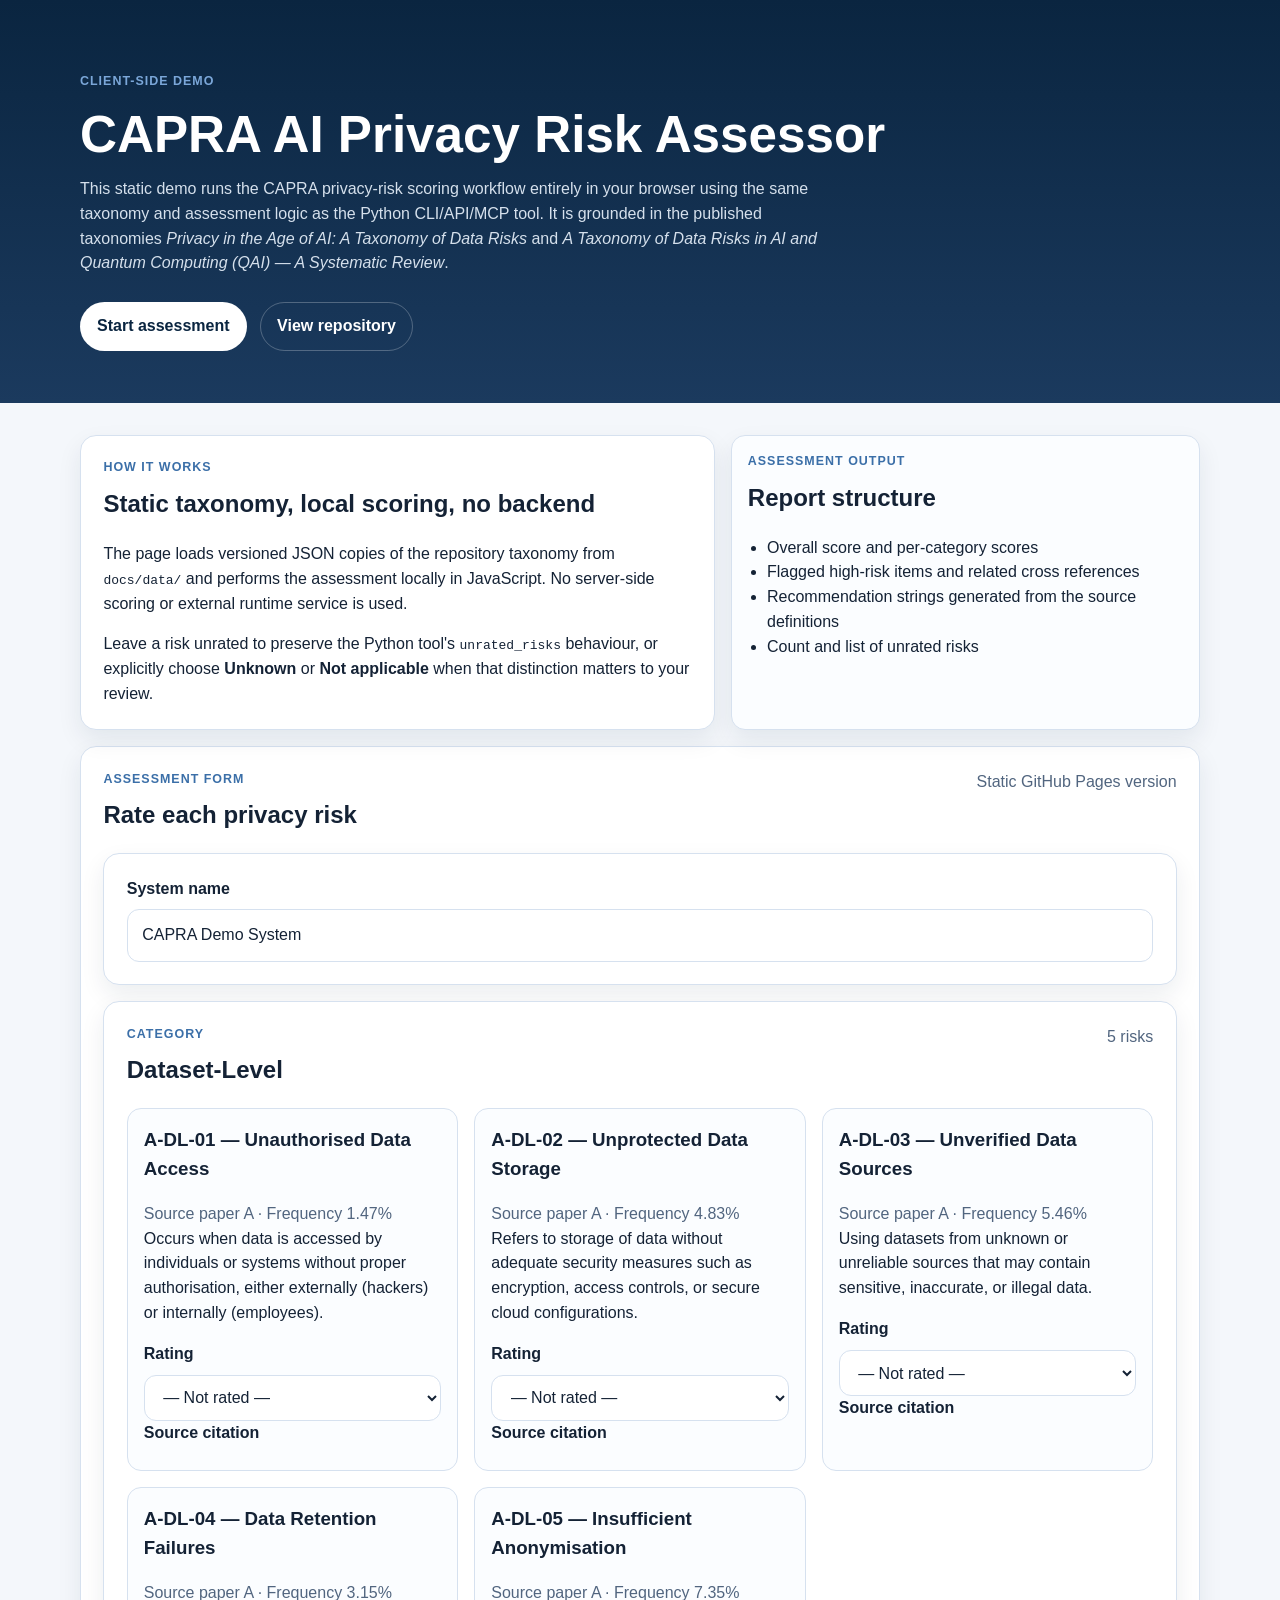
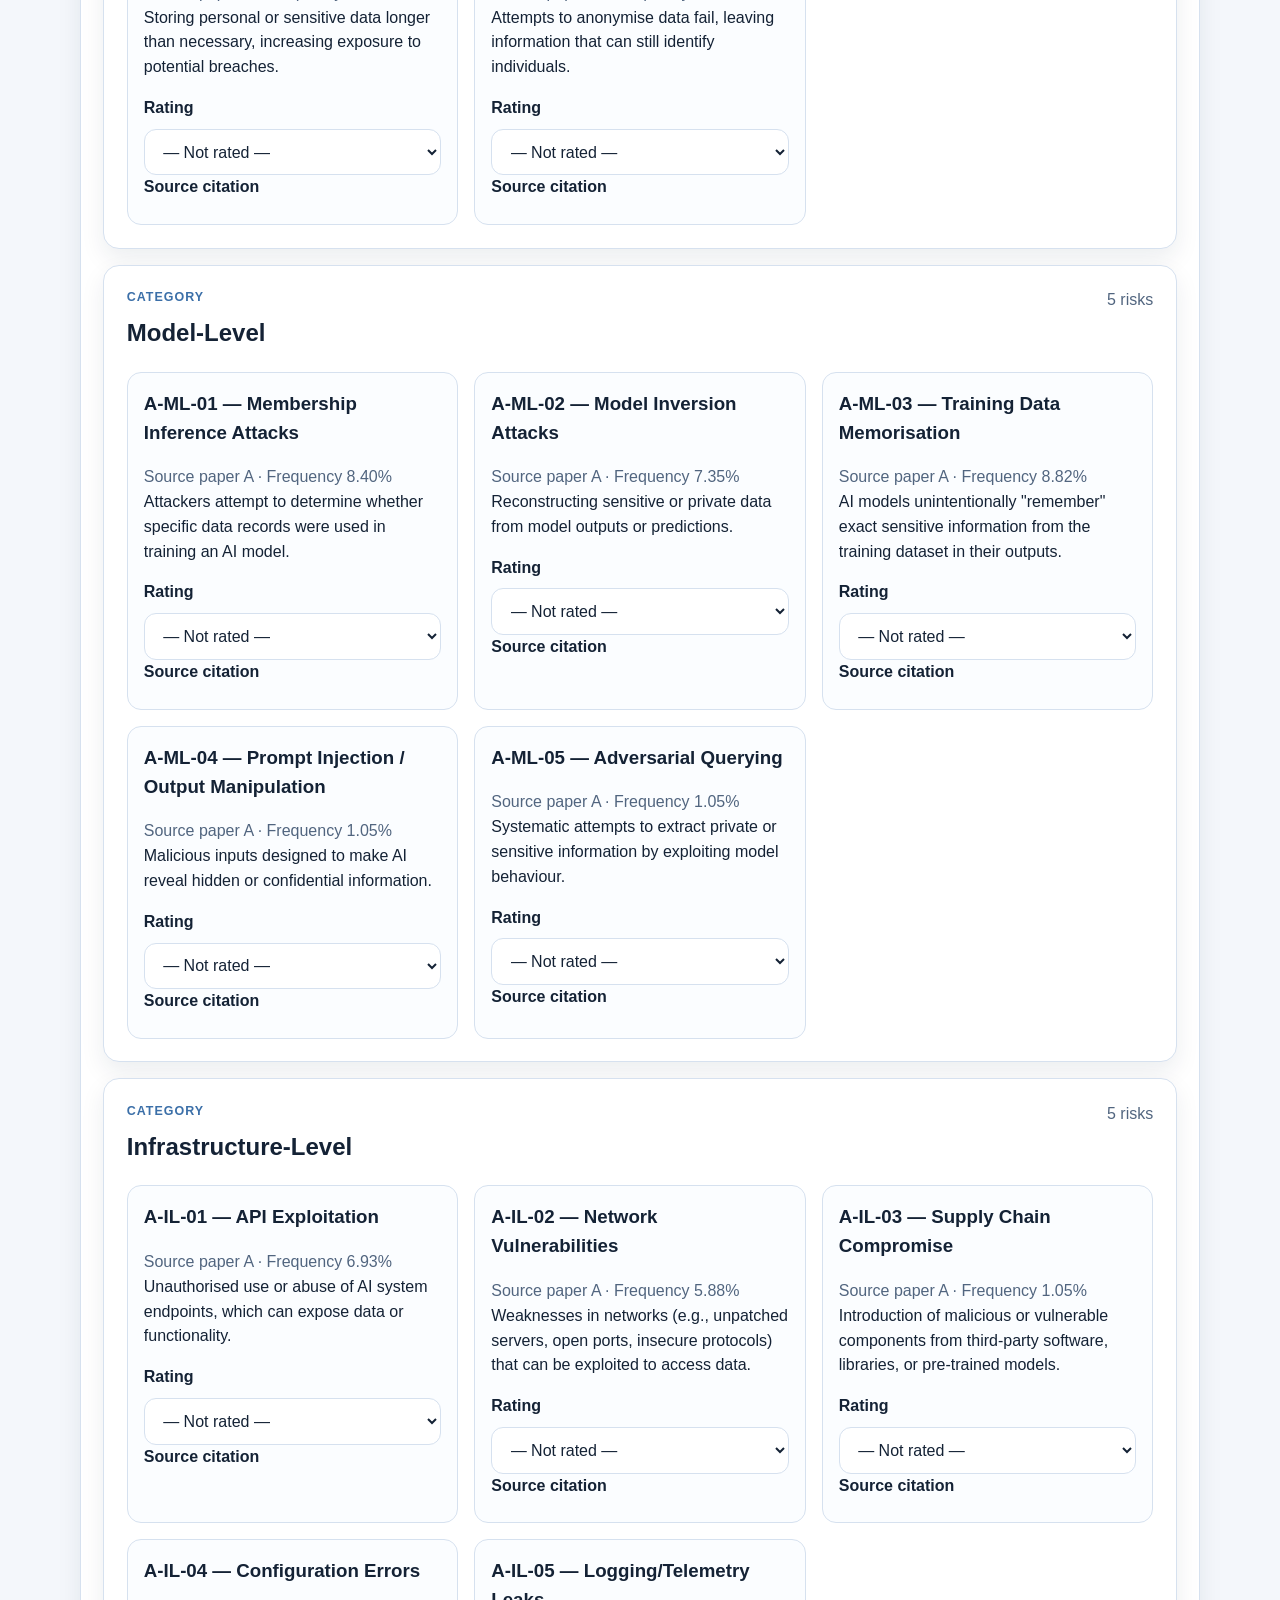
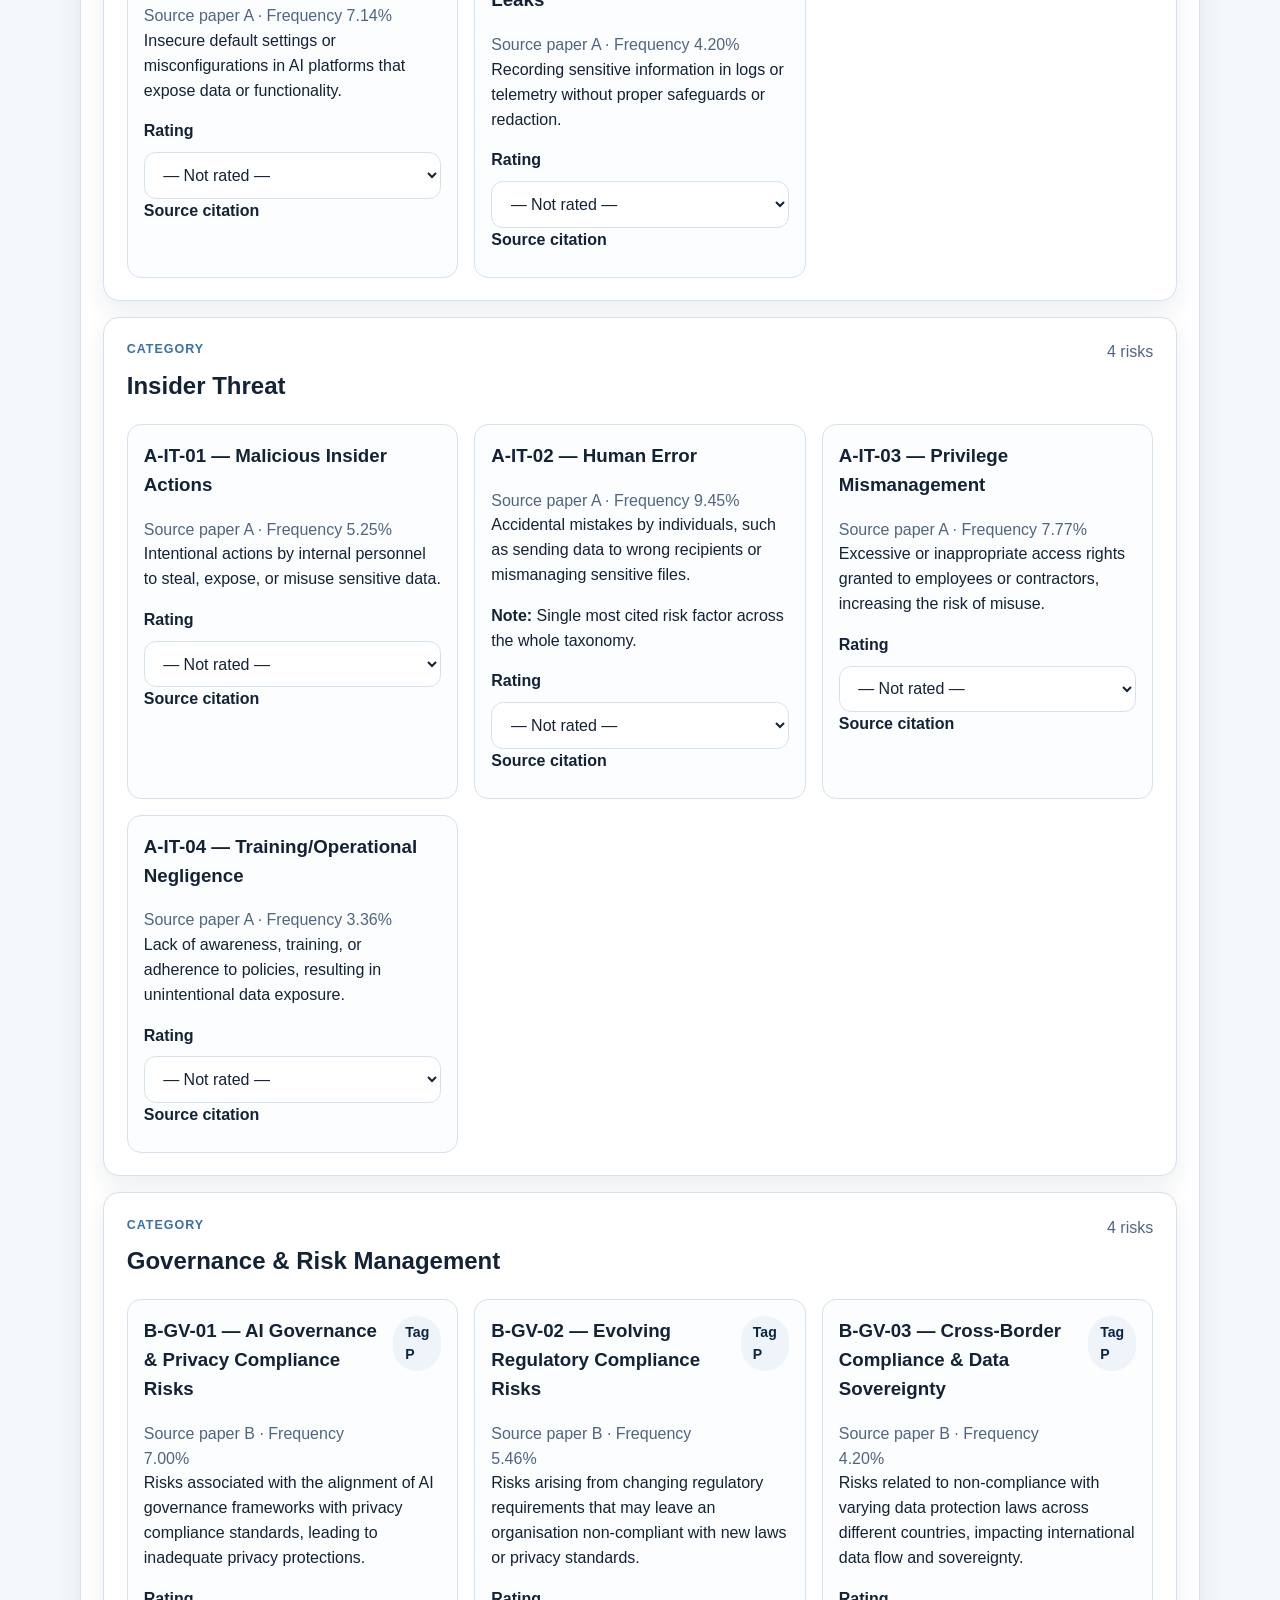
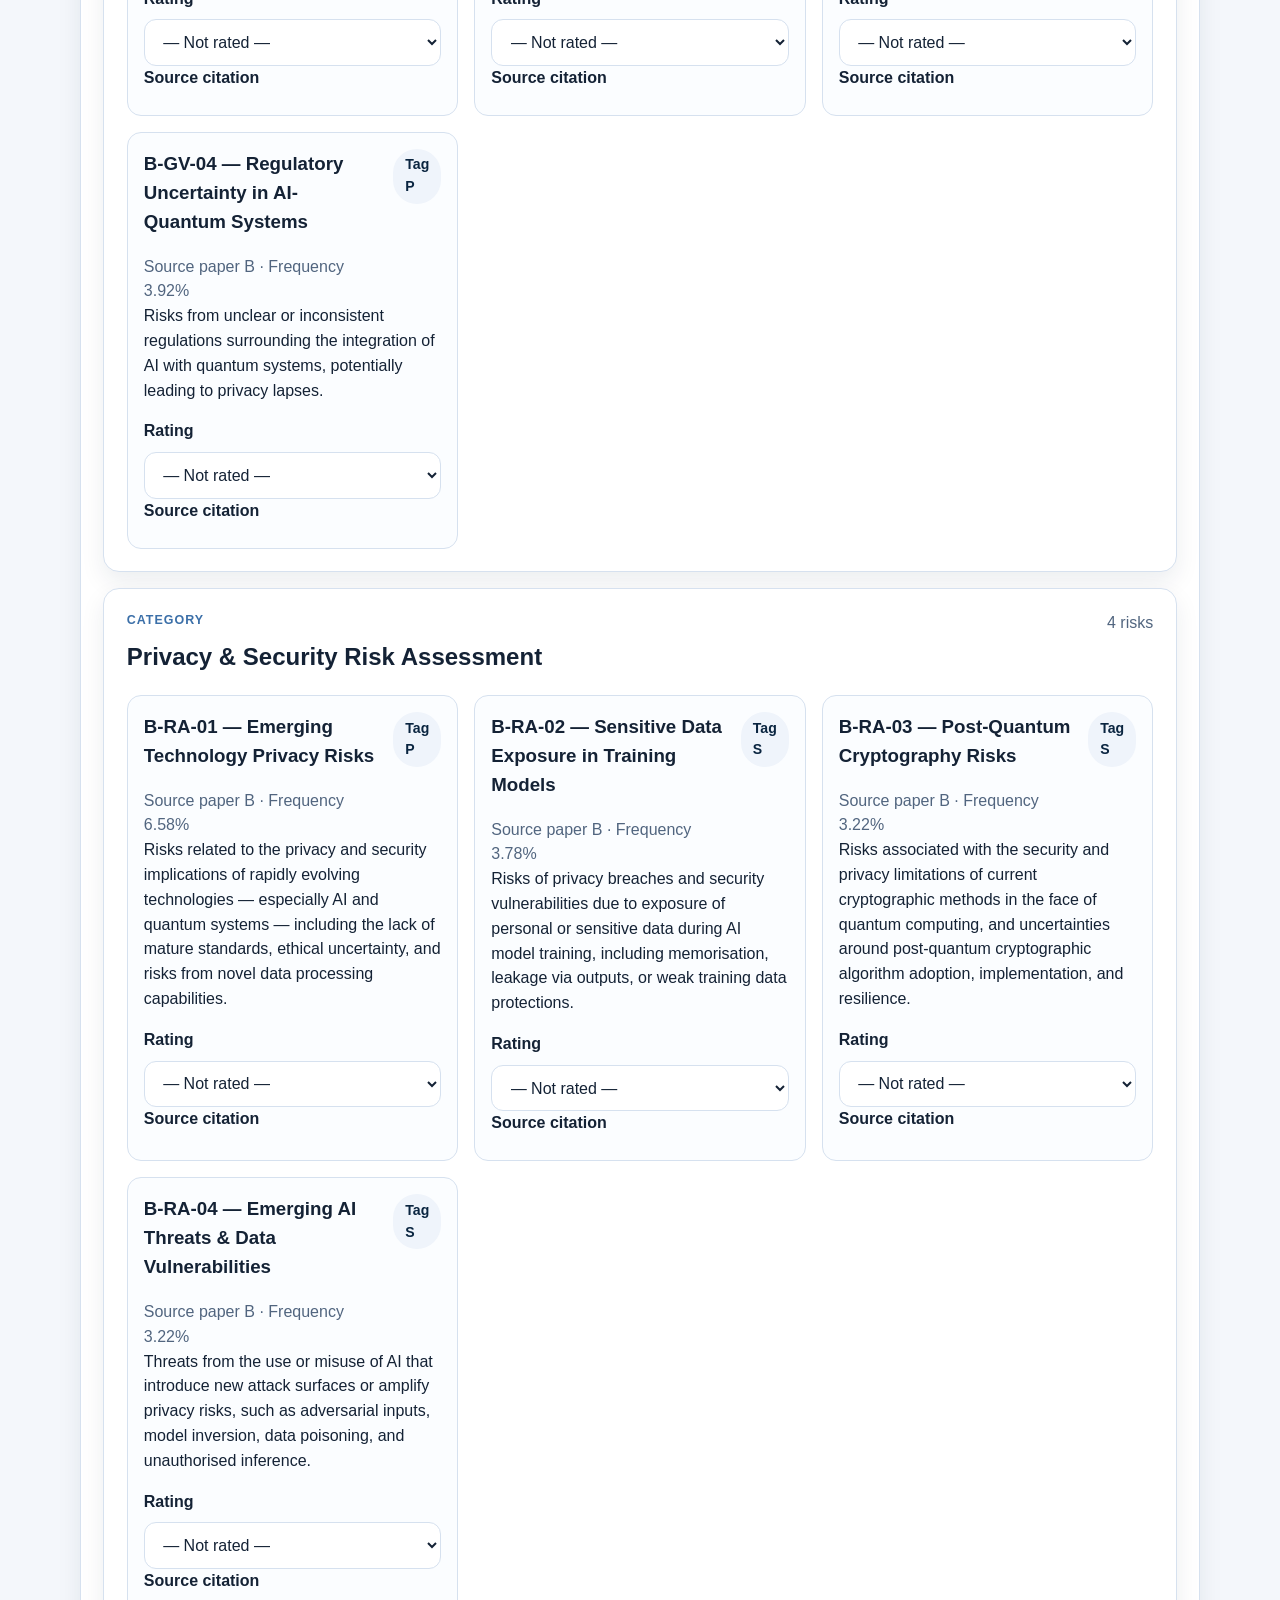
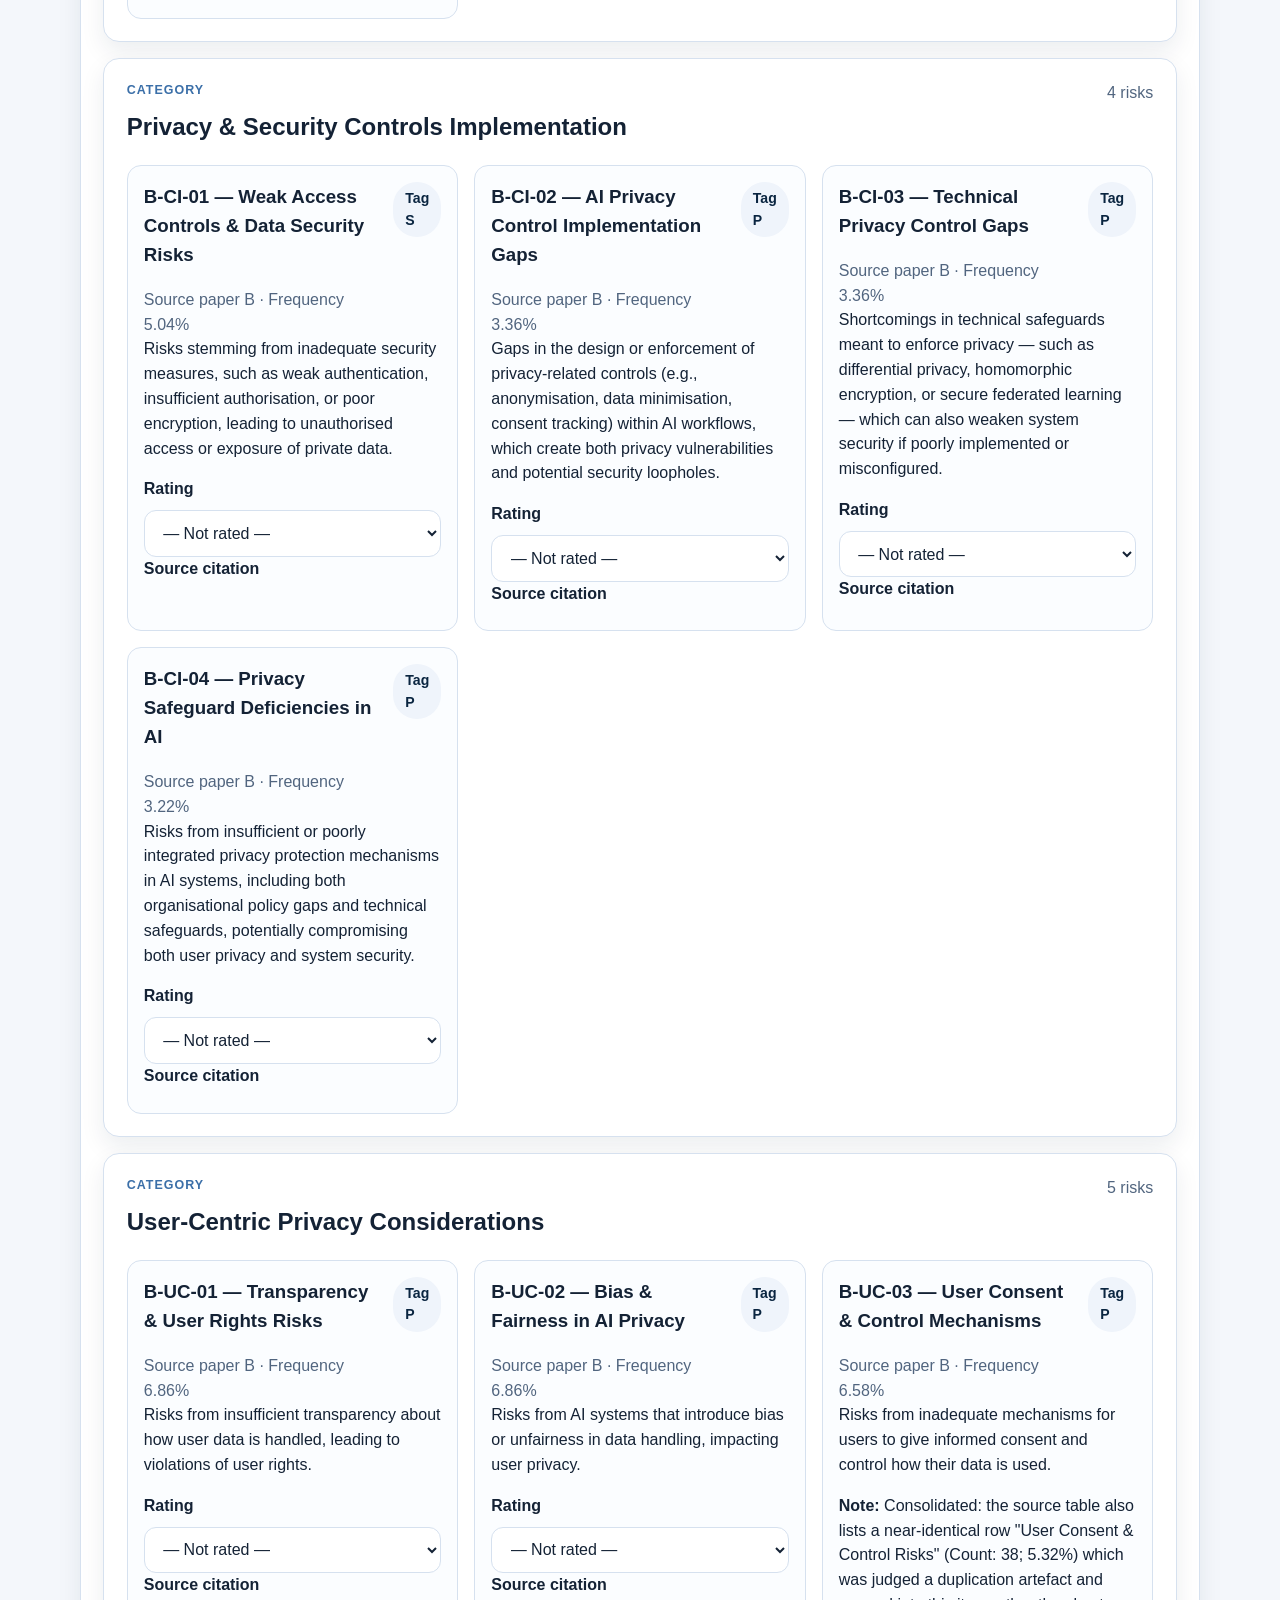
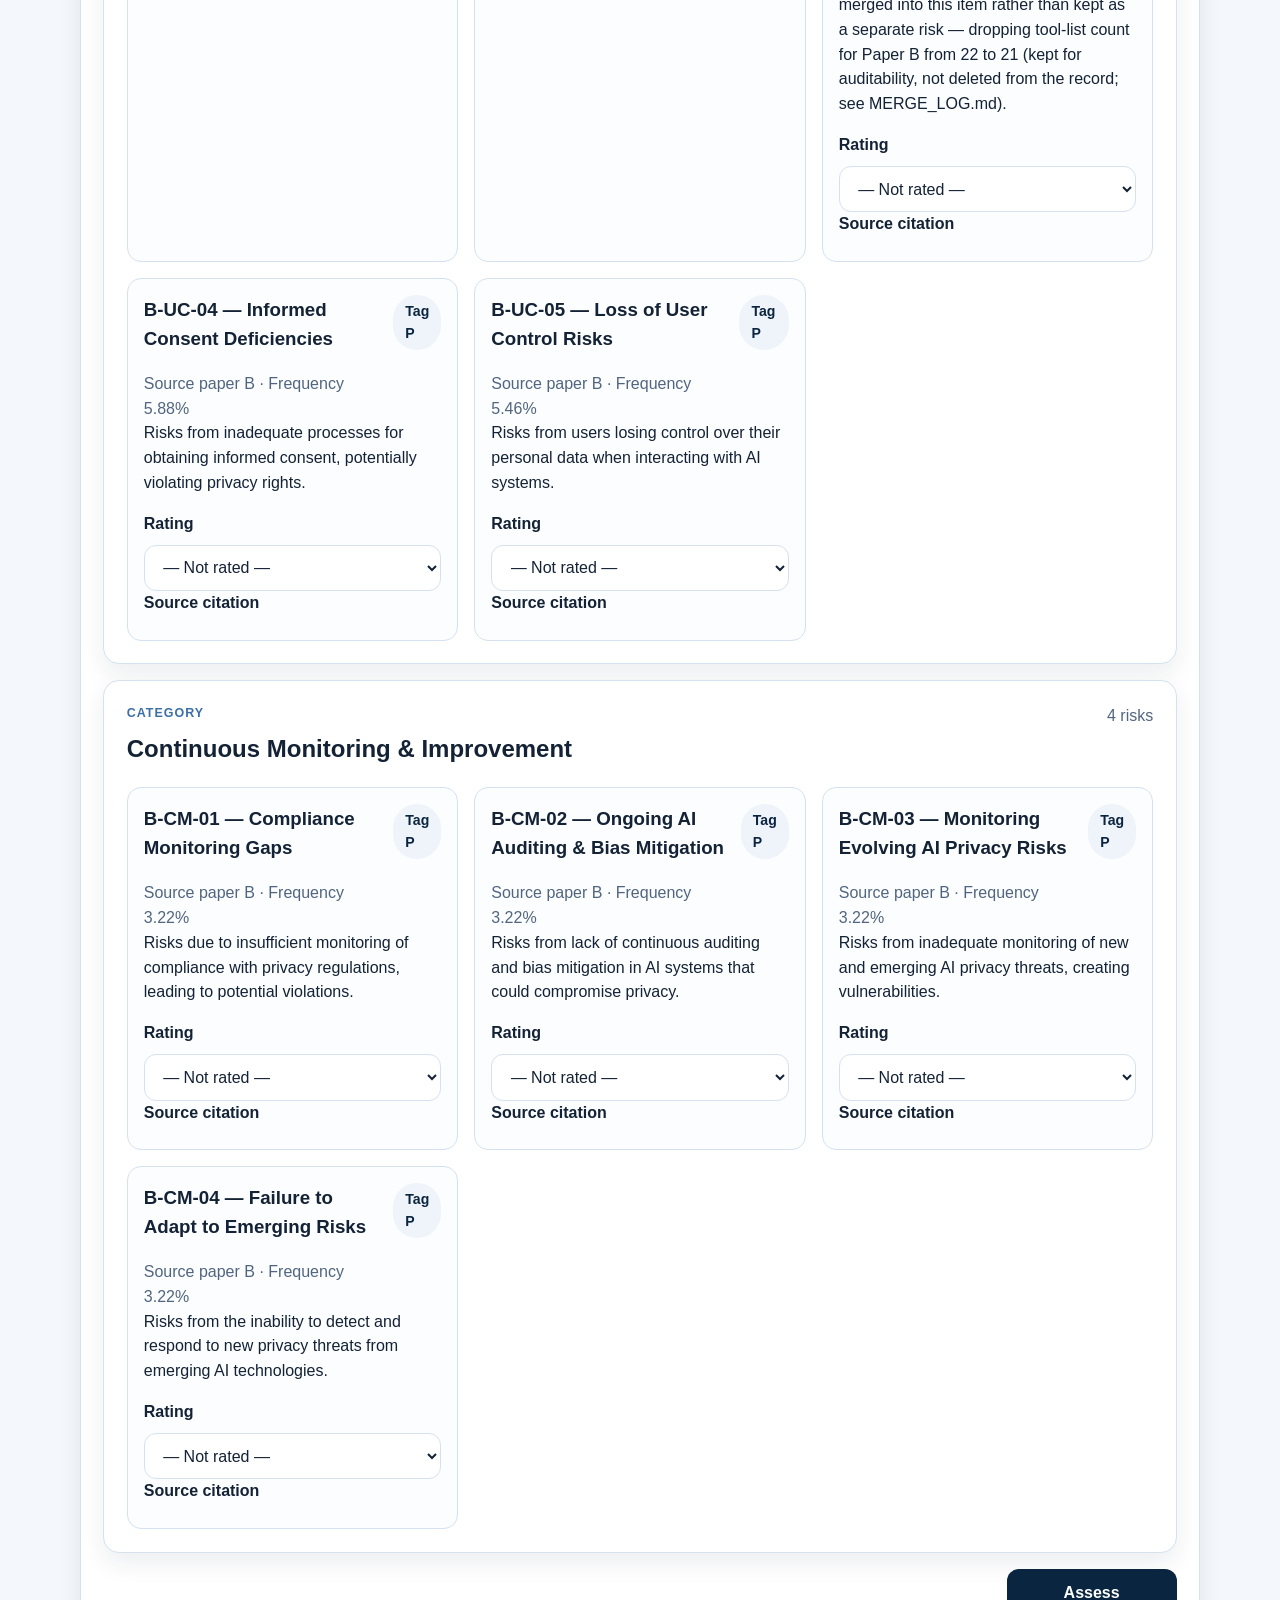
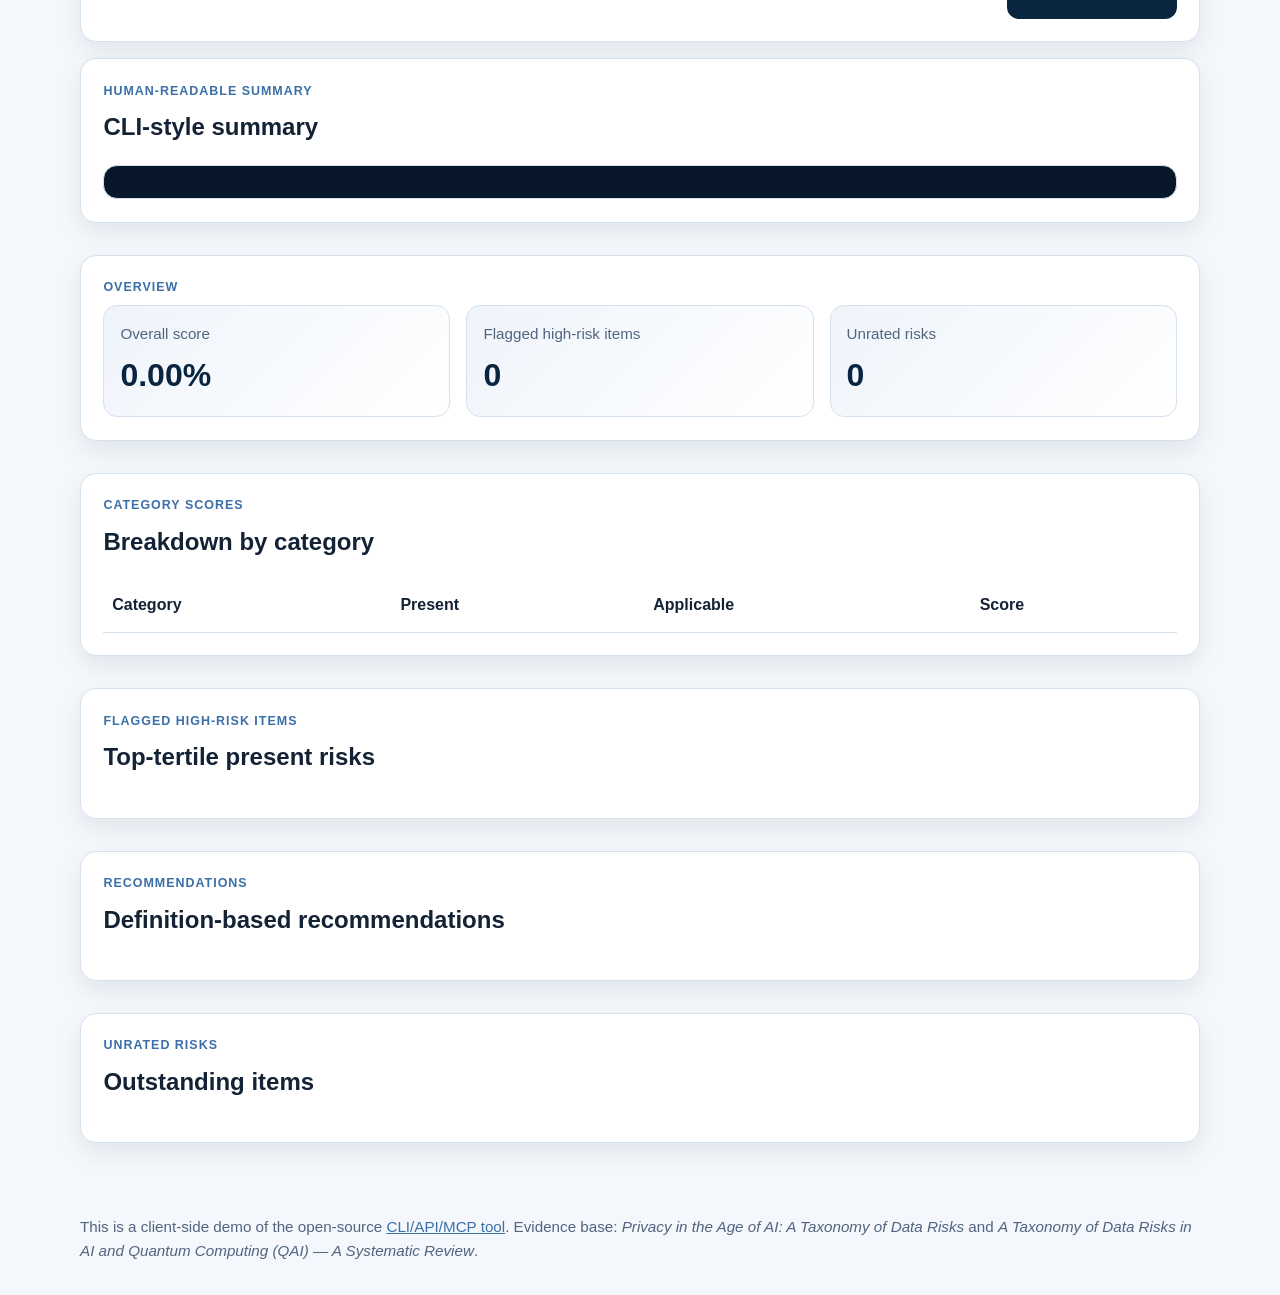
==== docs/index.html @ ae939995 "Add static GitHub Pages demo with JS scoring parity" ====
<!doctype html>
<html lang="en">
  <head>
    <meta charset="utf-8">
    <meta name="viewport" content="width=device-width, initial-scale=1">
    <title>CAPRA AI Privacy Risk Assessor · Client-Side Demo</title>
    <meta
      name="description"
      content="Static GitHub Pages demo of the CAPRA AI Privacy Risk Assessor, running the scoring engine fully in the browser."
    >
    <link rel="stylesheet" href="./css/style.css">
    <script src="./js/scoring.js" defer></script>
    <script src="./js/app.js" defer></script>
  </head>
  <body>
    <header class="hero">
      <div class="container">
        <p class="eyebrow">Client-side demo</p>
        <h1>CAPRA AI Privacy Risk Assessor</h1>
        <p>
          This static demo runs the CAPRA privacy-risk scoring workflow entirely in your browser using the same
          taxonomy and assessment logic as the Python CLI/API/MCP tool. It is grounded in the published taxonomies
          <em>Privacy in the Age of AI: A Taxonomy of Data Risks</em> and <em>A Taxonomy of Data Risks in AI and Quantum
          Computing (QAI) — A Systematic Review</em>.
        </p>
        <div class="hero-actions">
          <a class="button-link" href="#assessment">Start assessment</a>
          <a class="button-link secondary" href="https://github.com/gracebilliris/ai-privacy-risk-assessor">View repository</a>
        </div>
      </div>
    </header>

    <main class="page">
      <div class="container">
        <section class="intro-grid">
          <article class="panel lead-panel">
            <p class="eyebrow">How it works</p>
            <h2>Static taxonomy, local scoring, no backend</h2>
            <p>
              The page loads versioned JSON copies of the repository taxonomy from <code>docs/data/</code> and performs
              the assessment locally in JavaScript. No server-side scoring or external runtime service is used.
            </p>
            <p>
              Leave a risk unrated to preserve the Python tool's <code>unrated_risks</code> behaviour, or explicitly
              choose <strong>Unknown</strong> or <strong>Not applicable</strong> when that distinction matters to your review.
            </p>
          </article>

          <aside class="panel list-card">
            <p class="eyebrow">Assessment output</p>
            <h2>Report structure</h2>
            <ul>
              <li>Overall score and per-category scores</li>
              <li>Flagged high-risk items and related cross references</li>
              <li>Recommendation strings generated from the source definitions</li>
              <li>Count and list of unrated risks</li>
            </ul>
          </aside>
        </section>

        <section id="assessment" class="panel">
          <div class="section-heading">
            <div>
              <p class="eyebrow">Assessment form</p>
              <h2>Rate each privacy risk</h2>
            </div>
            <span class="category-count">Static GitHub Pages version</span>
          </div>

          <div id="ui-error" class="error-box" hidden></div>

          <form id="assessment-form">
            <div class="panel">
              <label class="field-label" for="system-name">System name</label>
              <input
                id="system-name"
                name="system_name"
                type="text"
                placeholder="e.g. CAPRA research assistant"
                value="CAPRA Demo System"
                required
              >
            </div>

            <div id="assessment-form-sections" aria-live="polite"></div>

            <div class="form-actions">
              <button type="submit">Assess</button>
            </div>
          </form>
        </section>

        <section id="results" class="result-stack" hidden>
          <article class="panel">
            <p class="eyebrow">Human-readable summary</p>
            <h2>CLI-style summary</h2>
            <pre id="summary-output" class="summary-output"></pre>
          </article>

          <article class="panel">
            <p class="eyebrow">Overview</p>
            <div class="score-grid">
              <div class="score-card">
                <span class="score-label">Overall score</span>
                <strong id="overall-score" class="score-value">0.00%</strong>
              </div>
              <div class="score-card">
                <span class="score-label">Flagged high-risk items</span>
                <strong id="flagged-count" class="score-value">0</strong>
              </div>
              <div class="score-card">
                <span class="score-label">Unrated risks</span>
                <strong id="unrated-count" class="score-value">0</strong>
              </div>
            </div>
          </article>

          <article class="panel">
            <p class="eyebrow">Category scores</p>
            <h2>Breakdown by category</h2>
            <table class="score-table">
              <thead>
                <tr>
                  <th>Category</th>
                  <th>Present</th>
                  <th>Applicable</th>
                  <th>Score</th>
                </tr>
              </thead>
              <tbody id="category-score-body"></tbody>
            </table>
          </article>

          <article class="panel">
            <p class="eyebrow">Flagged high-risk items</p>
            <h2>Top-tertile present risks</h2>
            <div id="flagged-items"></div>
          </article>

          <article class="panel">
            <p class="eyebrow">Recommendations</p>
            <h2>Definition-based recommendations</h2>
            <div id="recommendations"></div>
          </article>

          <article class="panel">
            <p class="eyebrow">Unrated risks</p>
            <h2>Outstanding items</h2>
            <div id="unrated-risks"></div>
          </article>
        </section>
      </div>
    </main>

    <footer class="footer">
      <div class="container">
        This is a client-side demo of the open-source
        <a href="https://github.com/gracebilliris/ai-privacy-risk-assessor">CLI/API/MCP tool</a>.
        Evidence base: <em>Privacy in the Age of AI: A Taxonomy of Data Risks</em> and
        <em>A Taxonomy of Data Risks in AI and Quantum Computing (QAI) — A Systematic Review</em>.
      </div>
    </footer>
  </body>
</html>
---- docs/css/style.css ----
:root {
  color-scheme: light;
  --navy: #0a2540;
  --midblue: #3b6fa8;
  --sky: #7ba7d9;
  --accent: #1b3a5e;
  --paper: #ffffff;
  --soft: #eff4fb;
  --line: #d6e1ef;
  --ink: #142235;
  --slate: #51657f;
  --muted: #6f8298;
  --warning-bg: #fff3d8;
  --warning-text: #8b5a00;
  --danger-bg: #fce8e8;
  --danger-text: #8e2d2d;
  --shadow: rgba(10, 37, 64, 0.08);
}

* {
  box-sizing: border-box;
}

html {
  scroll-behavior: smooth;
}

body {
  margin: 0;
  font-family: -apple-system, BlinkMacSystemFont, "Segoe UI", Roboto, Helvetica, Arial, sans-serif;
  line-height: 1.55;
  color: var(--ink);
  background: #f4f7fb;
}

a {
  color: var(--midblue);
}

a:hover {
  color: var(--navy);
}

.hero {
  background: linear-gradient(180deg, var(--navy) 0%, var(--accent) 100%);
  color: var(--paper);
  padding: 4.5rem 1rem 3.25rem;
}

.container {
  width: min(1120px, calc(100% - 2rem));
  margin: 0 auto;
}

.hero .eyebrow {
  color: var(--sky);
}

.hero h1 {
  margin: 0 0 0.9rem;
  font-size: clamp(2.2rem, 4vw, 3.6rem);
  line-height: 1.08;
}

.hero p {
  max-width: 760px;
  margin: 0 0 1rem;
  color: #d5e0ec;
}

.hero-actions {
  display: flex;
  flex-wrap: wrap;
  gap: 0.85rem;
  margin-top: 1.6rem;
}

.button-link {
  display: inline-flex;
  align-items: center;
  justify-content: center;
  min-height: 2.8rem;
  padding: 0.7rem 1rem;
  border-radius: 999px;
  border: 1px solid rgba(255, 255, 255, 0.25);
  background: var(--paper);
  color: var(--navy);
  font-weight: 700;
  text-decoration: none;
}

.button-link.secondary {
  background: transparent;
  color: var(--paper);
}

.page {
  padding: 2rem 0 3.5rem;
}

.eyebrow {
  margin: 0 0 0.45rem;
  font-size: 0.78rem;
  font-weight: 700;
  letter-spacing: 0.08em;
  text-transform: uppercase;
  color: var(--midblue);
}

.panel {
  margin-bottom: 1rem;
  padding: 1.4rem;
  border: 1px solid var(--line);
  border-radius: 16px;
  background: var(--paper);
  box-shadow: 0 10px 24px var(--shadow);
}

.panel h2,
.panel h3,
.panel p {
  margin-top: 0;
}

.lead-panel p:last-child,
.risk-card p:last-child,
.result-card p:last-child {
  margin-bottom: 0;
}

.section-heading,
.result-card-header,
.risk-card-header {
  display: flex;
  justify-content: space-between;
  gap: 1rem;
  align-items: flex-start;
}

.intro-grid,
.score-grid,
.risk-grid,
.result-stack {
  display: grid;
  gap: 1rem;
}

.intro-grid {
  grid-template-columns: 1.15fr 0.85fr;
}

.score-grid {
  grid-template-columns: repeat(3, minmax(0, 1fr));
}

.risk-grid {
  grid-template-columns: repeat(auto-fit, minmax(290px, 1fr));
}

.result-stack {
  grid-template-columns: 1fr;
}

.list-card ul,
.plain-list {
  margin: 0;
  padding-left: 1.2rem;
}

.plain-list-columns {
  columns: 2;
  column-gap: 1.5rem;
}

.risk-card,
.result-card,
.score-card,
.list-card {
  padding: 1rem;
  border: 1px solid var(--line);
  border-radius: 14px;
  background: #fbfdff;
}

.risk-meta,
.category-count,
.muted,
.footer,
.citation-block p {
  color: var(--slate);
}

.meta-pill,
.status-badge {
  display: inline-flex;
  align-items: center;
  padding: 0.35rem 0.75rem;
  border-radius: 999px;
  font-size: 0.88rem;
  font-weight: 700;
}

.meta-pill {
  background: var(--soft);
  color: var(--navy);
}

.status-badge {
  background: var(--warning-bg);
  color: var(--warning-text);
}

.field-label,
summary {
  display: inline-block;
  margin-bottom: 0.5rem;
  font-weight: 600;
}

input,
select,
button {
  width: 100%;
  border: 1px solid var(--line);
  border-radius: 12px;
  padding: 0.8rem 0.9rem;
  font: inherit;
  color: inherit;
  background: #fff;
}

button {
  cursor: pointer;
  width: auto;
  min-width: 170px;
  border: 0;
  background: var(--navy);
  color: var(--paper);
  font-weight: 700;
}

button:hover {
  background: var(--accent);
}

.form-actions {
  display: flex;
  justify-content: flex-end;
}

.score-card {
  background: linear-gradient(135deg, var(--soft), var(--paper));
}

.score-label {
  display: block;
  margin-bottom: 0.35rem;
  color: var(--slate);
  font-size: 0.95rem;
}

.score-value {
  font-size: 2rem;
  font-weight: 800;
  color: var(--navy);
}

.summary-output {
  margin: 0;
  padding: 1rem;
  border-radius: 14px;
  border: 1px solid var(--line);
  background: #09172a;
  color: #edf4ff;
  font: 0.95rem/1.6 ui-monospace, SFMono-Regular, Menlo, Monaco, Consolas, monospace;
  white-space: pre-wrap;
}

.score-table {
  width: 100%;
  border-collapse: collapse;
}

.score-table th,
.score-table td {
  padding: 0.85rem 0.55rem;
  border-bottom: 1px solid var(--line);
  text-align: left;
  vertical-align: top;
}

.score-table tr:last-child td {
  border-bottom: 0;
}

.cross-reference-block {
  margin-top: 1rem;
  padding-top: 1rem;
  border-top: 1px solid var(--line);
}

.error-box {
  margin-bottom: 1rem;
  padding: 0.95rem 1rem;
  border-radius: 12px;
  border: 1px solid #f2bbbb;
  background: var(--danger-bg);
  color: var(--danger-text);
}

.footer {
  padding: 0 0 2rem;
  font-size: 0.95rem;
}

@media (max-width: 860px) {
  .intro-grid,
  .score-grid {
    grid-template-columns: 1fr;
  }
}

@media (max-width: 720px) {
  .section-heading,
  .result-card-header,
  .risk-card-header,
  .form-actions {
    flex-direction: column;
    align-items: stretch;
  }

  .plain-list-columns {
    columns: 1;
  }

  button {
    width: 100%;
  }
}
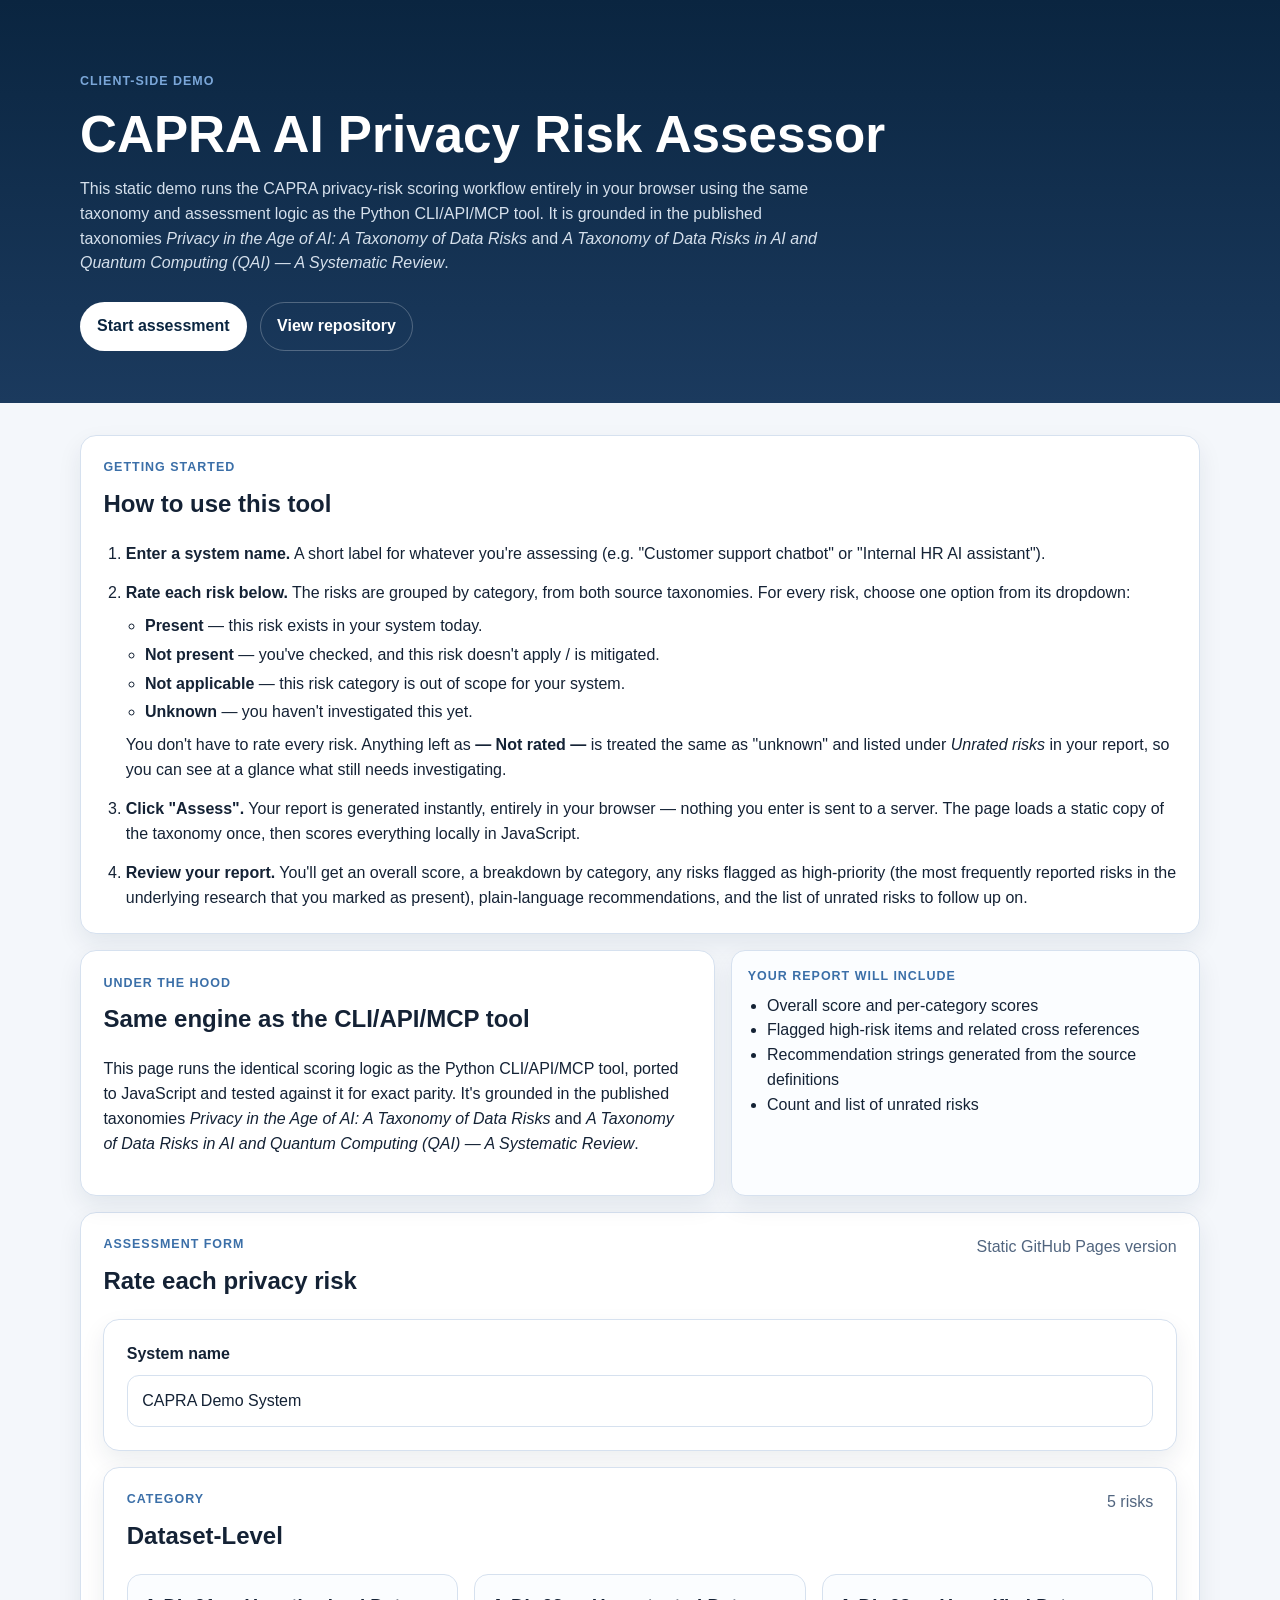
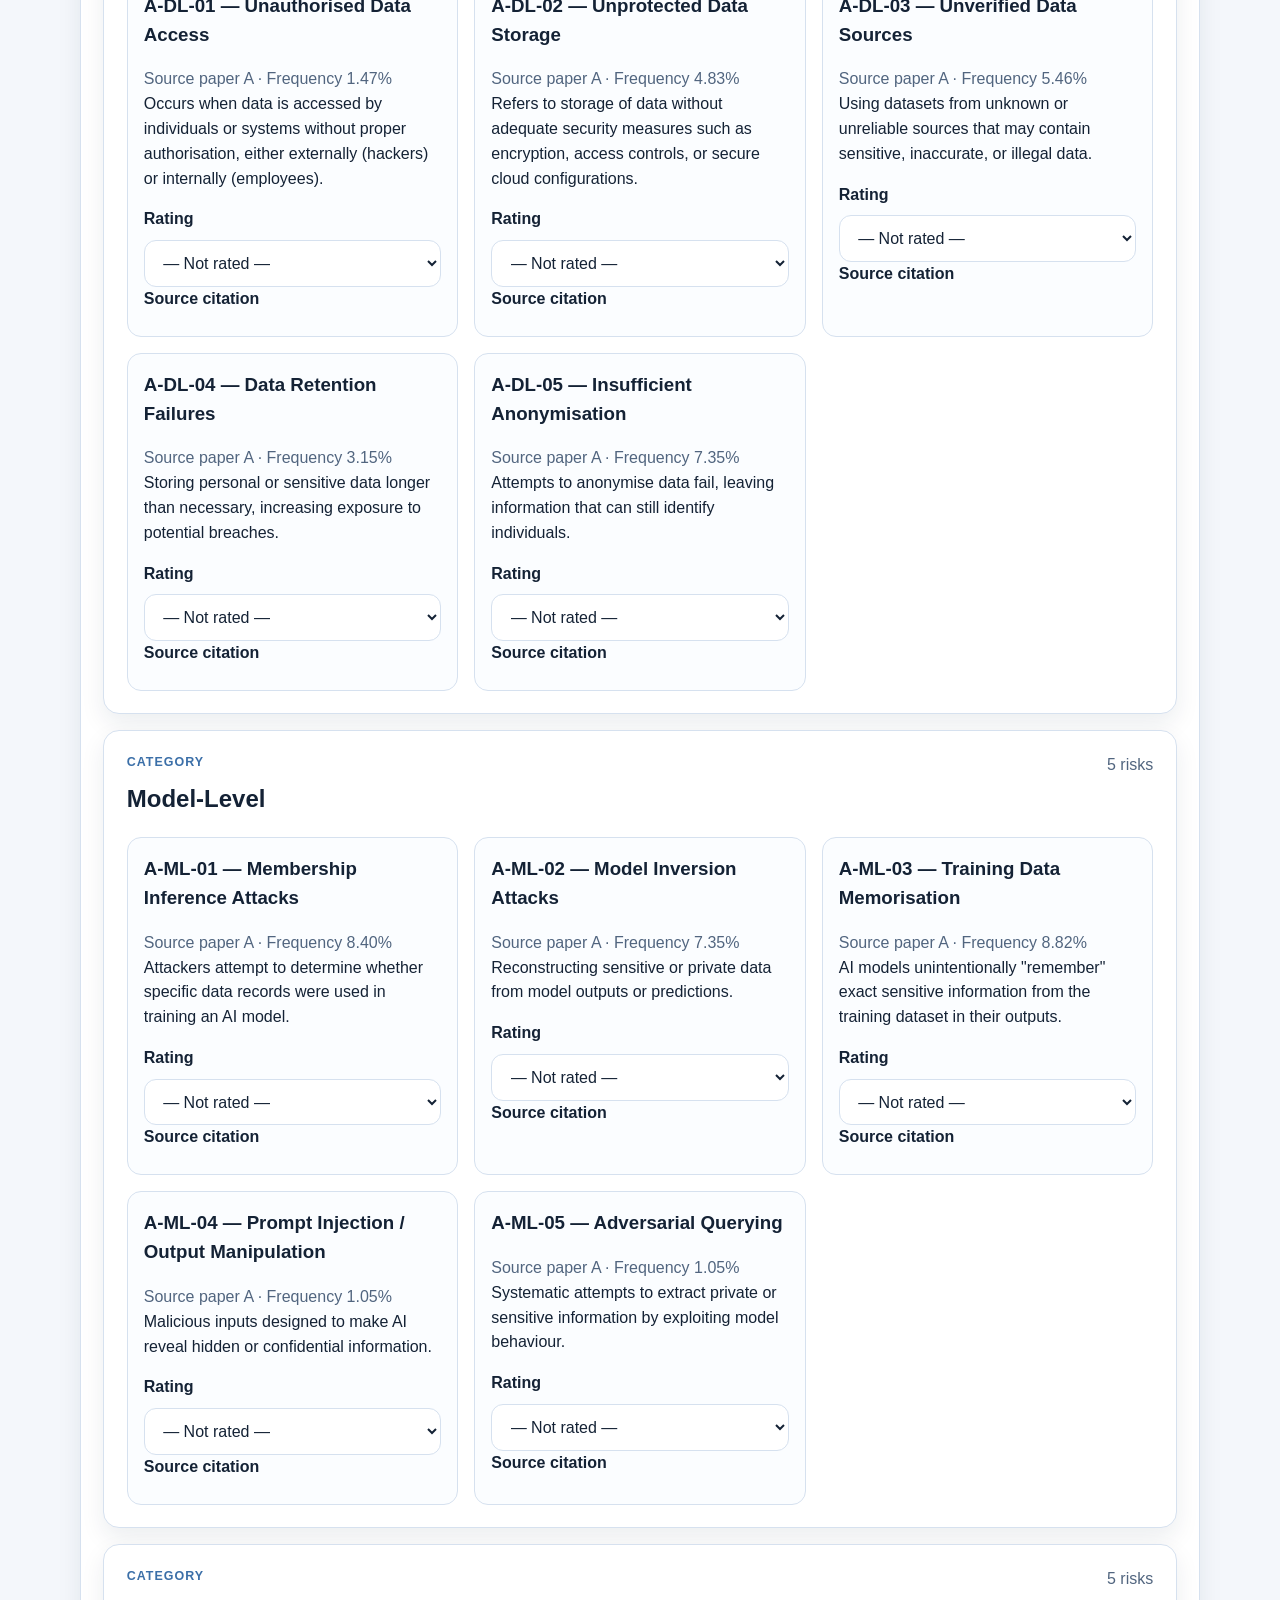
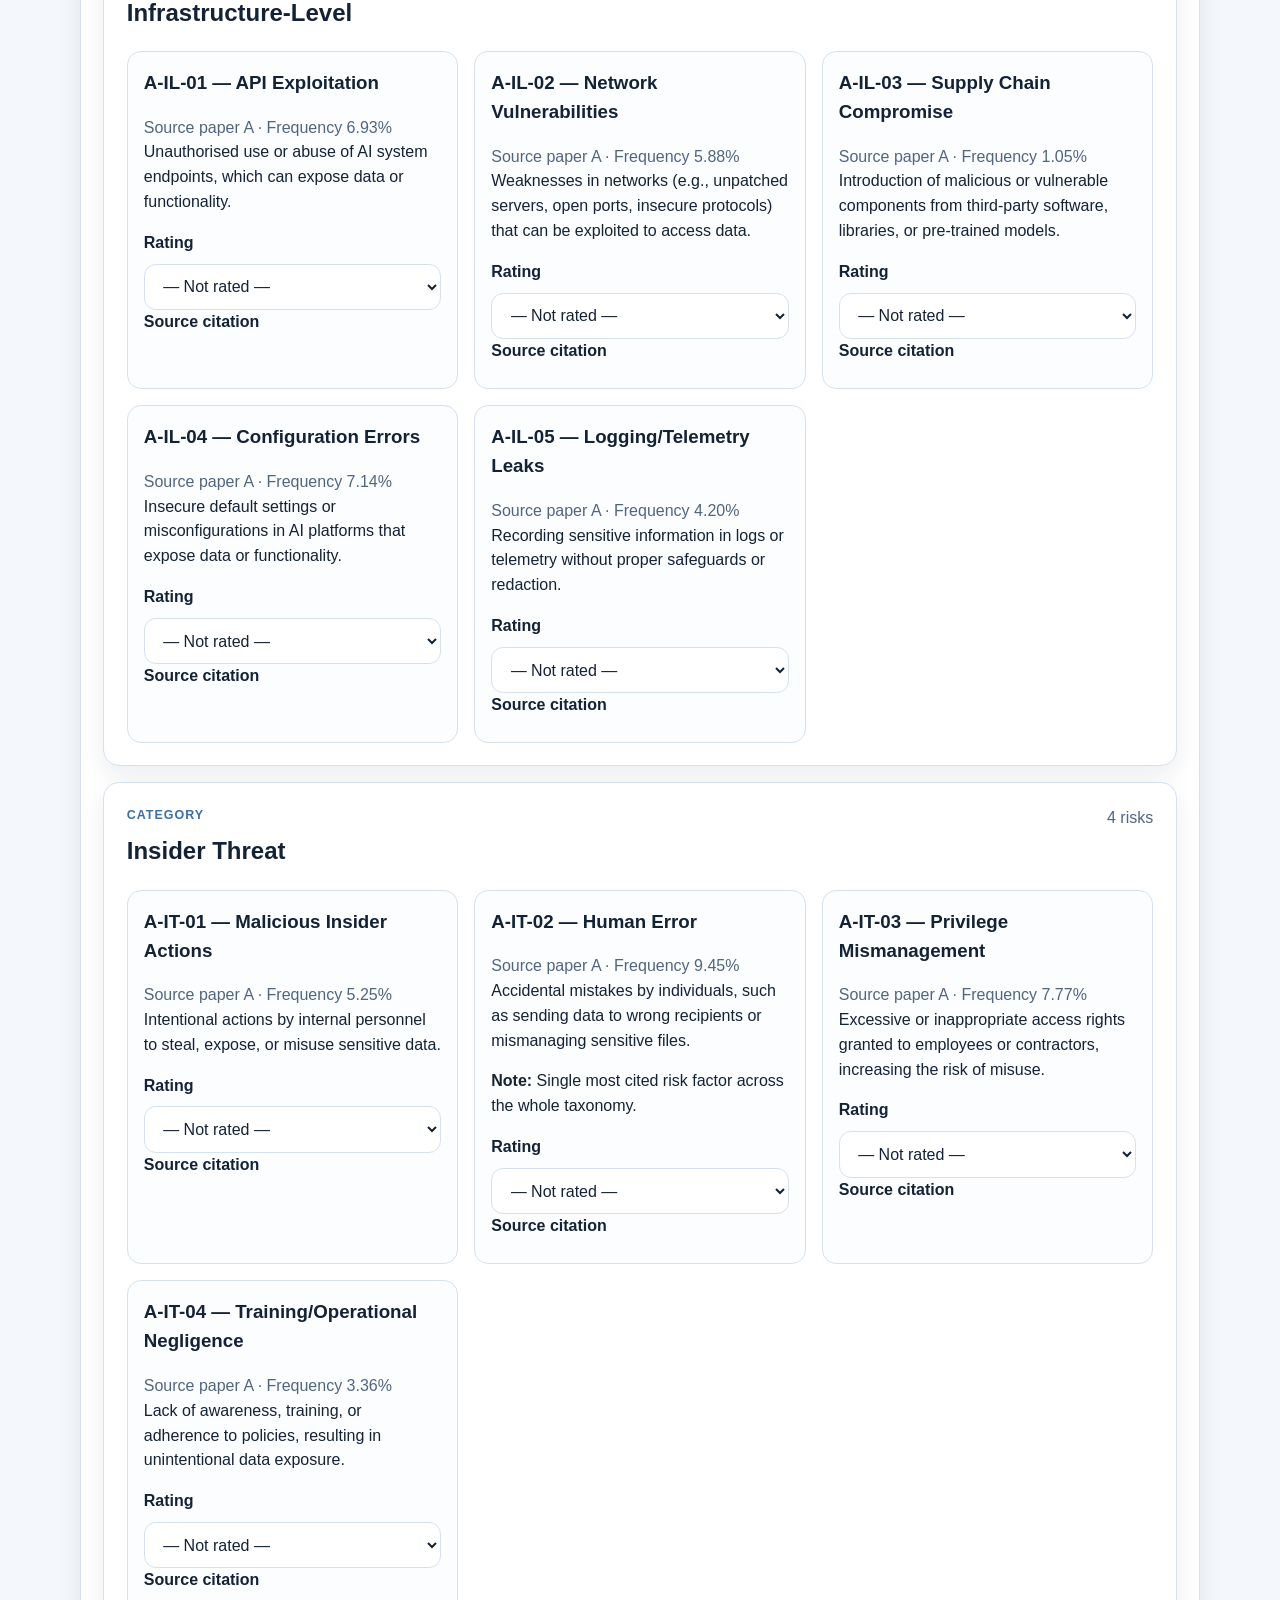
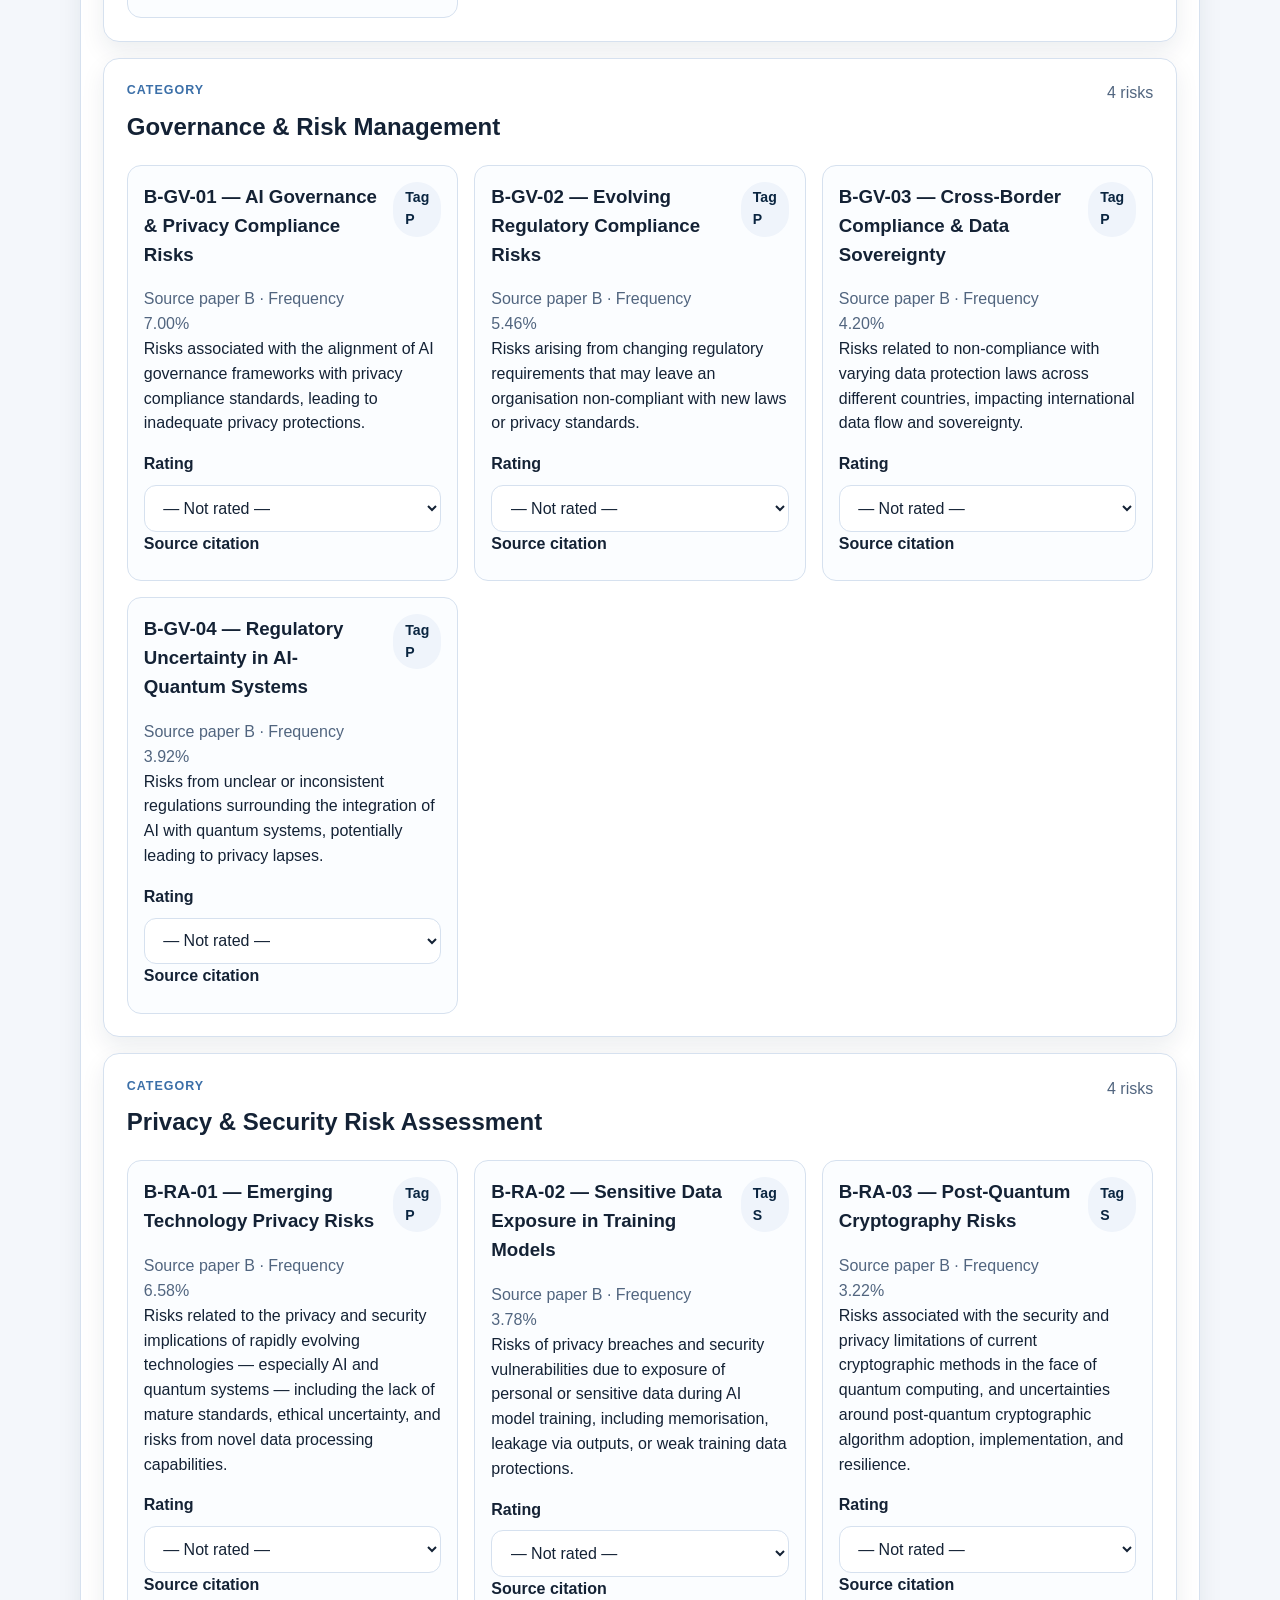
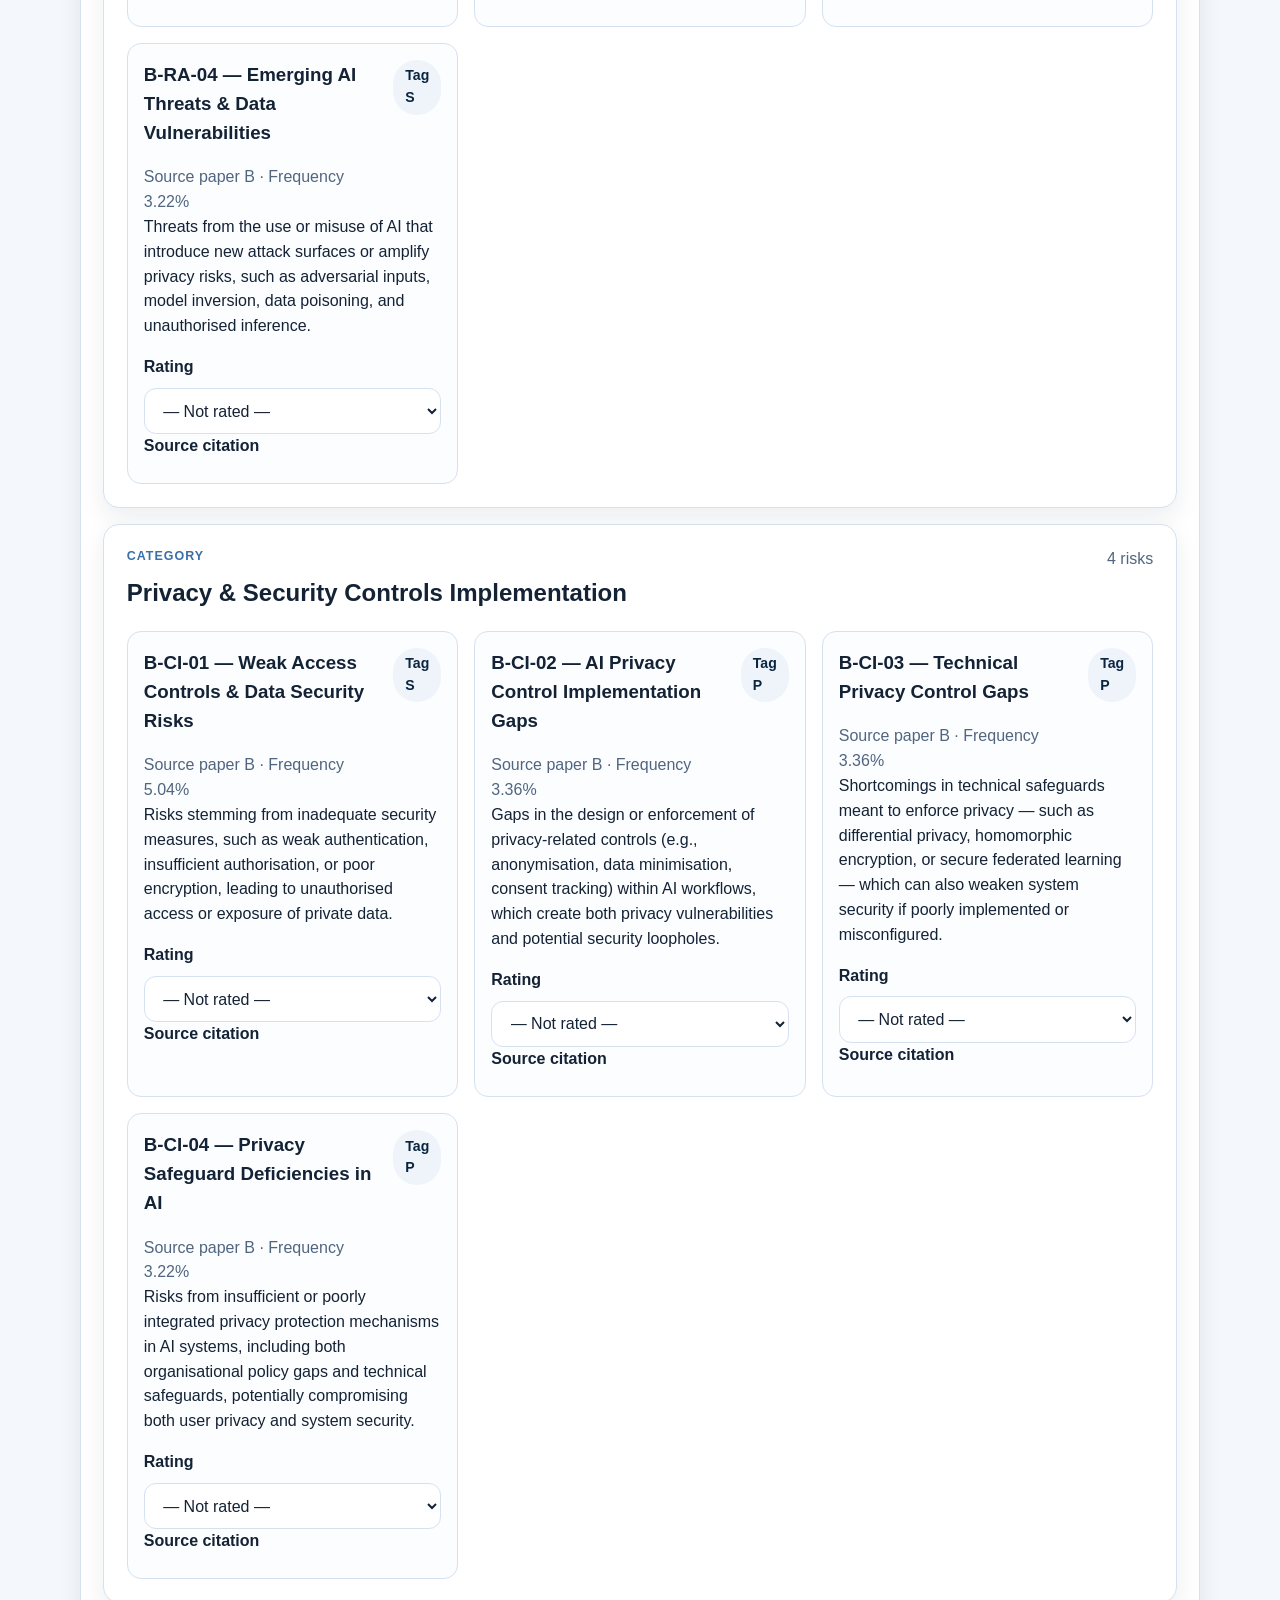
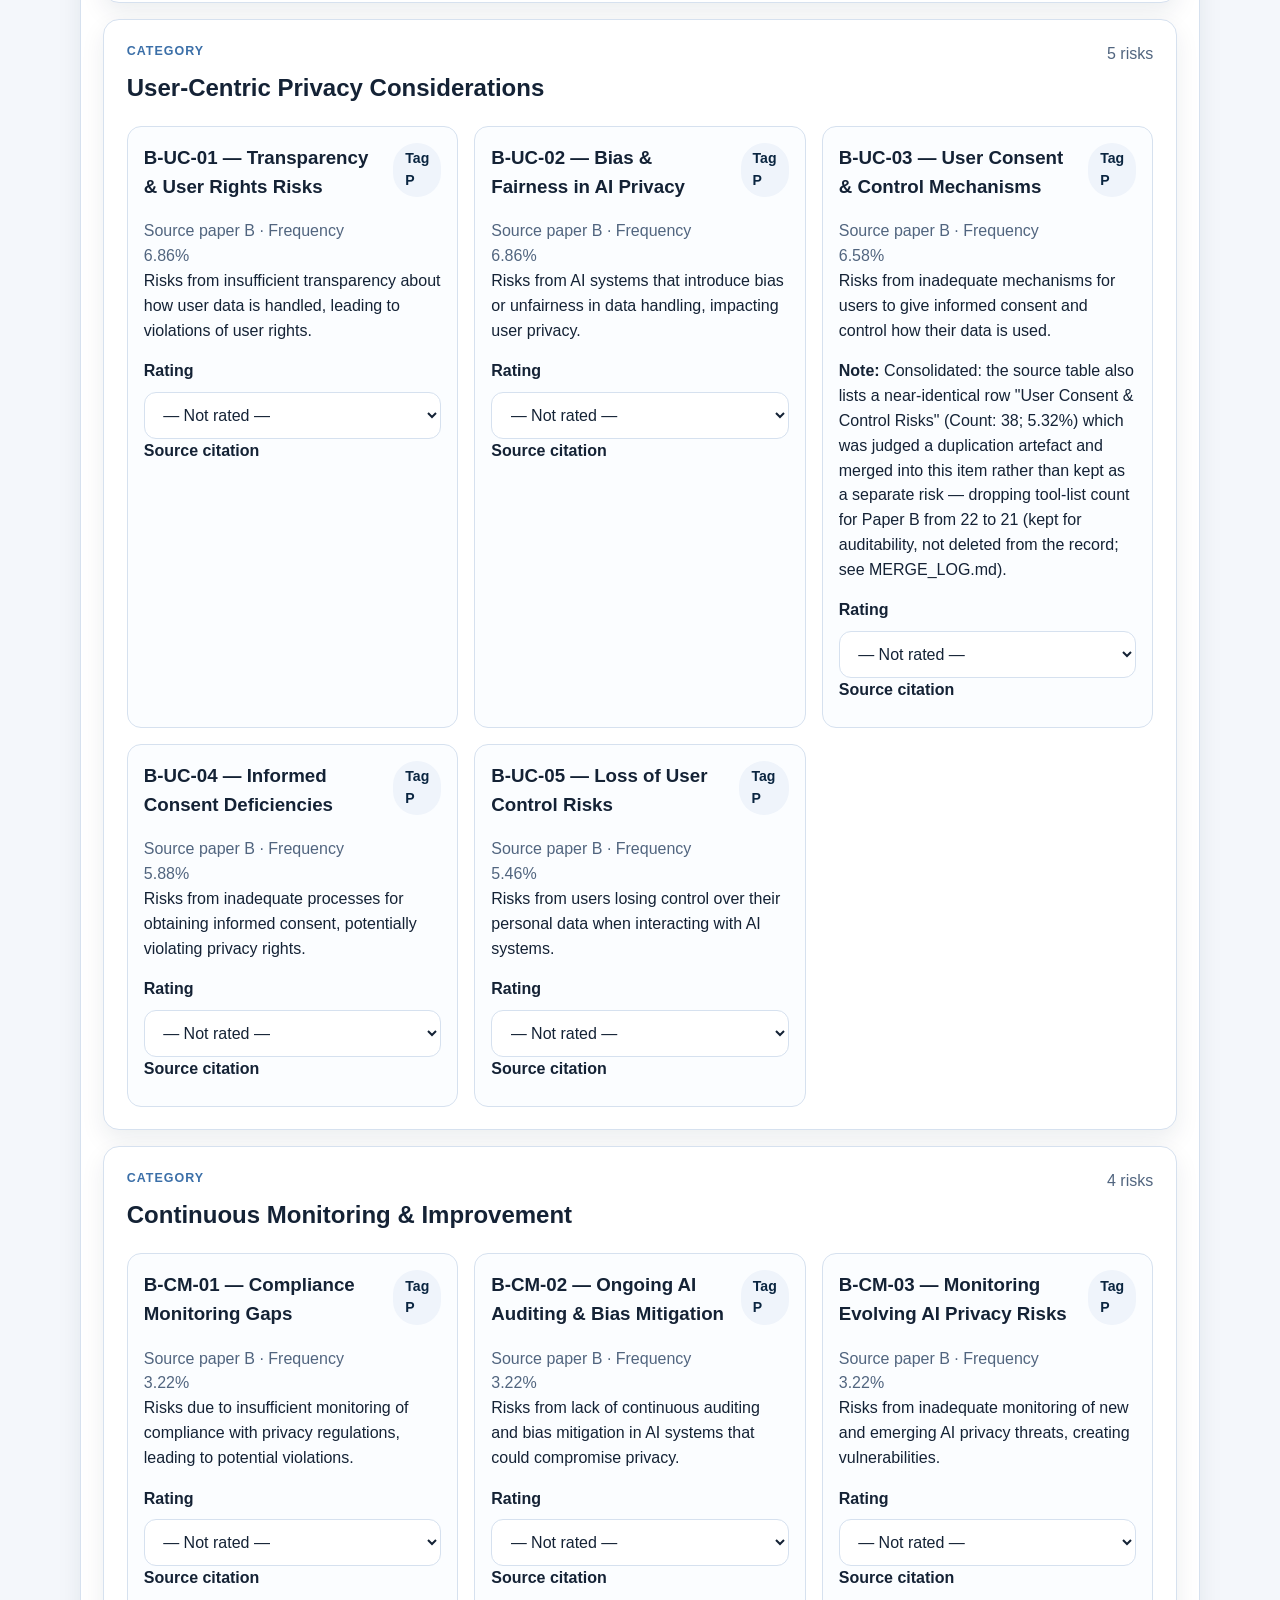
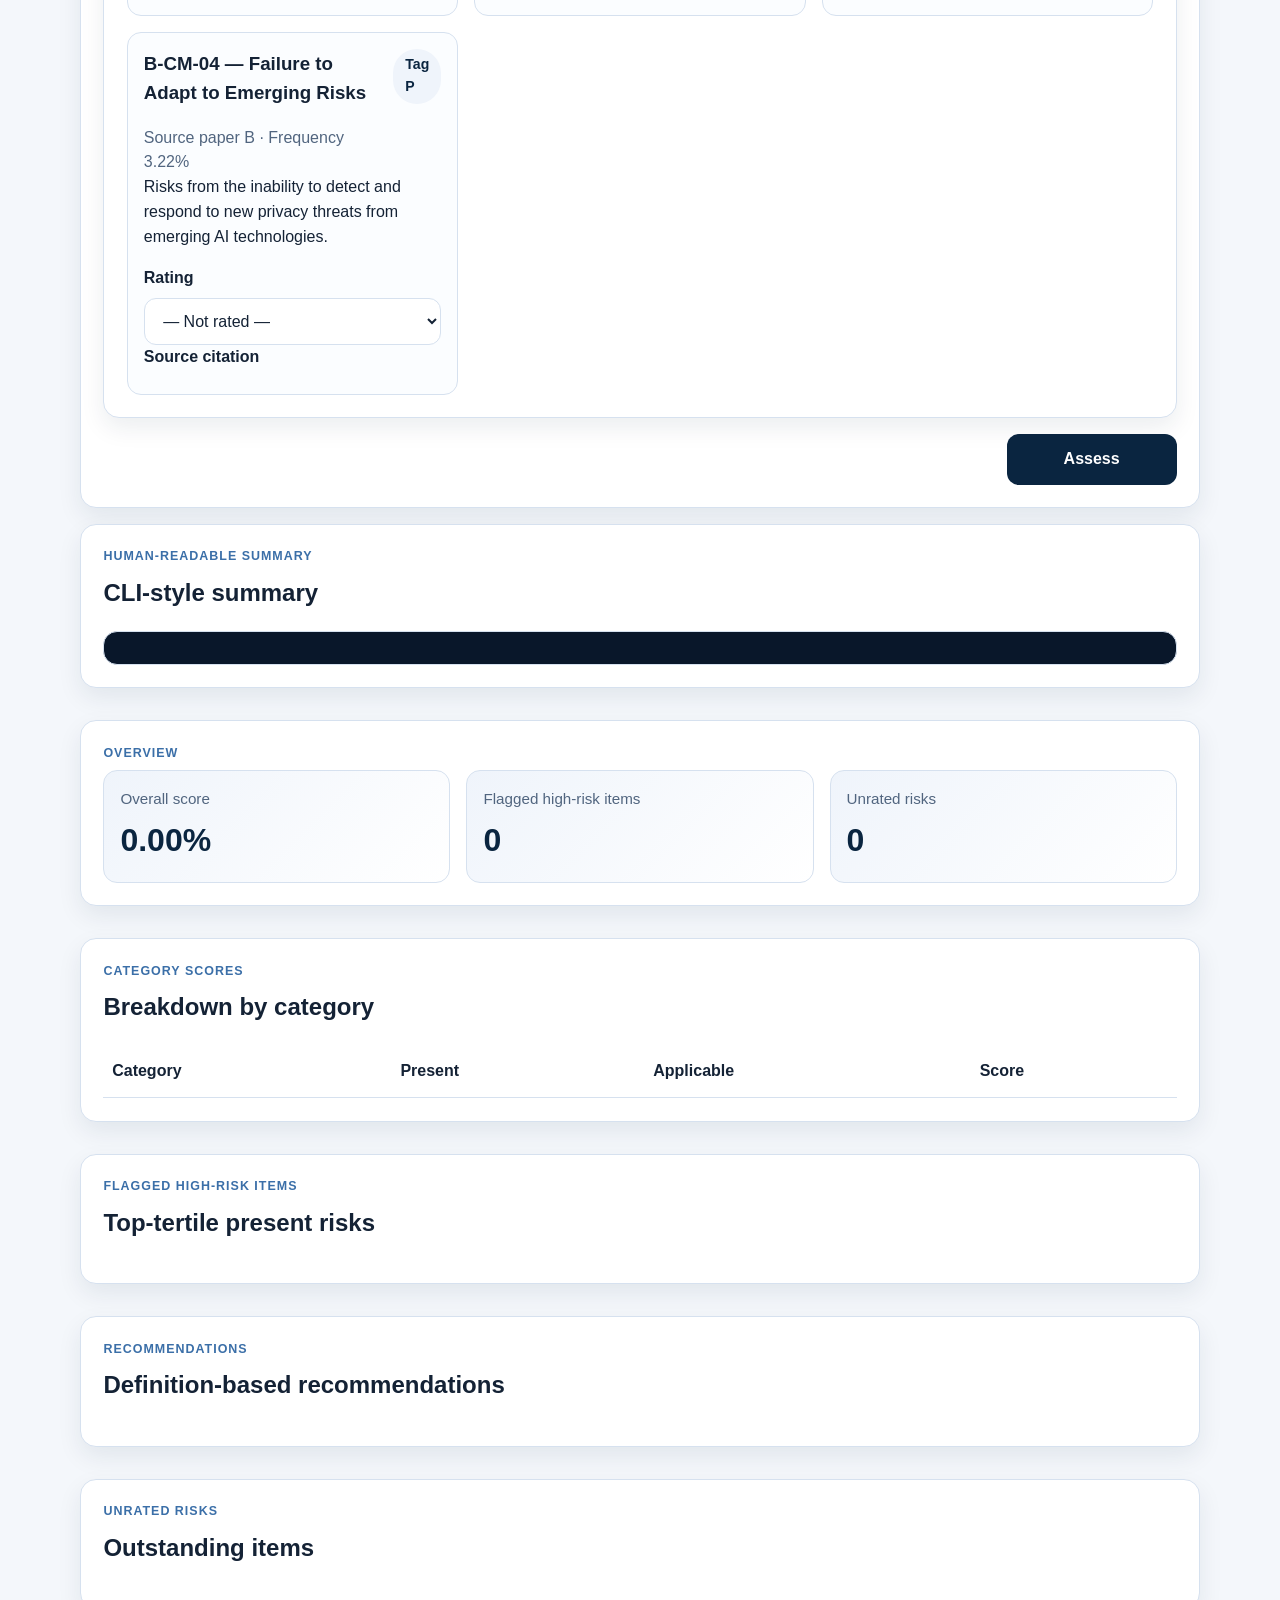
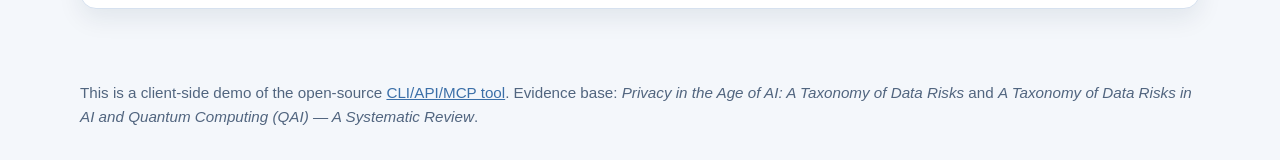
==== commit a64fbb73: "Add clear step-by-step usage guide to the static demo page Replaces the technical-only 'how it works" ====
--- a/docs/index.html
+++ b/docs/index.html
@@ -32,23 +32,55 @@
 
     <main class="page">
       <div class="container">
+        <section class="panel">
+          <p class="eyebrow">Getting started</p>
+          <h2>How to use this tool</h2>
+          <ol class="plain-list steps-list">
+            <li>
+              <strong>Enter a system name.</strong> A short label for whatever you're assessing
+              (e.g. "Customer support chatbot" or "Internal HR AI assistant").
+            </li>
+            <li>
+              <strong>Rate each risk below.</strong> The risks are grouped by category, from both source
+              taxonomies. For every risk, choose one option from its dropdown:
+              <ul>
+                <li><strong>Present</strong> — this risk exists in your system today.</li>
+                <li><strong>Not present</strong> — you've checked, and this risk doesn't apply / is mitigated.</li>
+                <li><strong>Not applicable</strong> — this risk category is out of scope for your system.</li>
+                <li><strong>Unknown</strong> — you haven't investigated this yet.</li>
+              </ul>
+              You don't have to rate every risk. Anything left as <strong>— Not rated —</strong> is treated the
+              same as "unknown" and listed under <em>Unrated risks</em> in your report, so you can see at a
+              glance what still needs investigating.
+            </li>
+            <li>
+              <strong>Click "Assess".</strong> Your report is generated instantly, entirely in your browser —
+              nothing you enter is sent to a server. The page loads a static copy of the taxonomy once, then
+              scores everything locally in JavaScript.
+            </li>
+            <li>
+              <strong>Review your report.</strong> You'll get an overall score, a breakdown by category,
+              any risks flagged as high-priority (the most frequently reported risks in the underlying research
+              that you marked as present), plain-language recommendations, and the list of unrated risks to
+              follow up on.
+            </li>
+          </ol>
+        </section>
+
         <section class="intro-grid">
-          <article class="panel lead-panel">
-            <p class="eyebrow">How it works</p>
-            <h2>Static taxonomy, local scoring, no backend</h2>
+          <article class="panel">
+            <p class="eyebrow">Under the hood</p>
+            <h2>Same engine as the CLI/API/MCP tool</h2>
             <p>
-              The page loads versioned JSON copies of the repository taxonomy from <code>docs/data/</code> and performs
-              the assessment locally in JavaScript. No server-side scoring or external runtime service is used.
-            </p>
-            <p>
-              Leave a risk unrated to preserve the Python tool's <code>unrated_risks</code> behaviour, or explicitly
-              choose <strong>Unknown</strong> or <strong>Not applicable</strong> when that distinction matters to your review.
+              This page runs the identical scoring logic as the Python CLI/API/MCP tool, ported to JavaScript and
+              tested against it for exact parity. It's grounded in the published taxonomies
+              <em>Privacy in the Age of AI: A Taxonomy of Data Risks</em> and <em>A Taxonomy of Data Risks in AI and
+              Quantum Computing (QAI) — A Systematic Review</em>.
             </p>
           </article>
 
           <aside class="panel list-card">
-            <p class="eyebrow">Assessment output</p>
-            <h2>Report structure</h2>
+            <p class="eyebrow">Your report will include</p>
             <ul>
               <li>Overall score and per-category scores</li>
               <li>Flagged high-risk items and related cross references</li>
--- a/docs/css/style.css
+++ b/docs/css/style.css
@@ -167,6 +167,27 @@
   padding-left: 1.2rem;
 }
 
+.steps-list {
+  padding-left: 1.4rem;
+}
+
+.steps-list > li {
+  margin-bottom: 0.9rem;
+}
+
+.steps-list > li:last-child {
+  margin-bottom: 0;
+}
+
+.steps-list ul {
+  margin: 0.5rem 0 0.5rem 0;
+  padding-left: 1.2rem;
+}
+
+.steps-list ul li {
+  margin-bottom: 0.25rem;
+}
+
 .plain-list-columns {
   columns: 2;
   column-gap: 1.5rem;
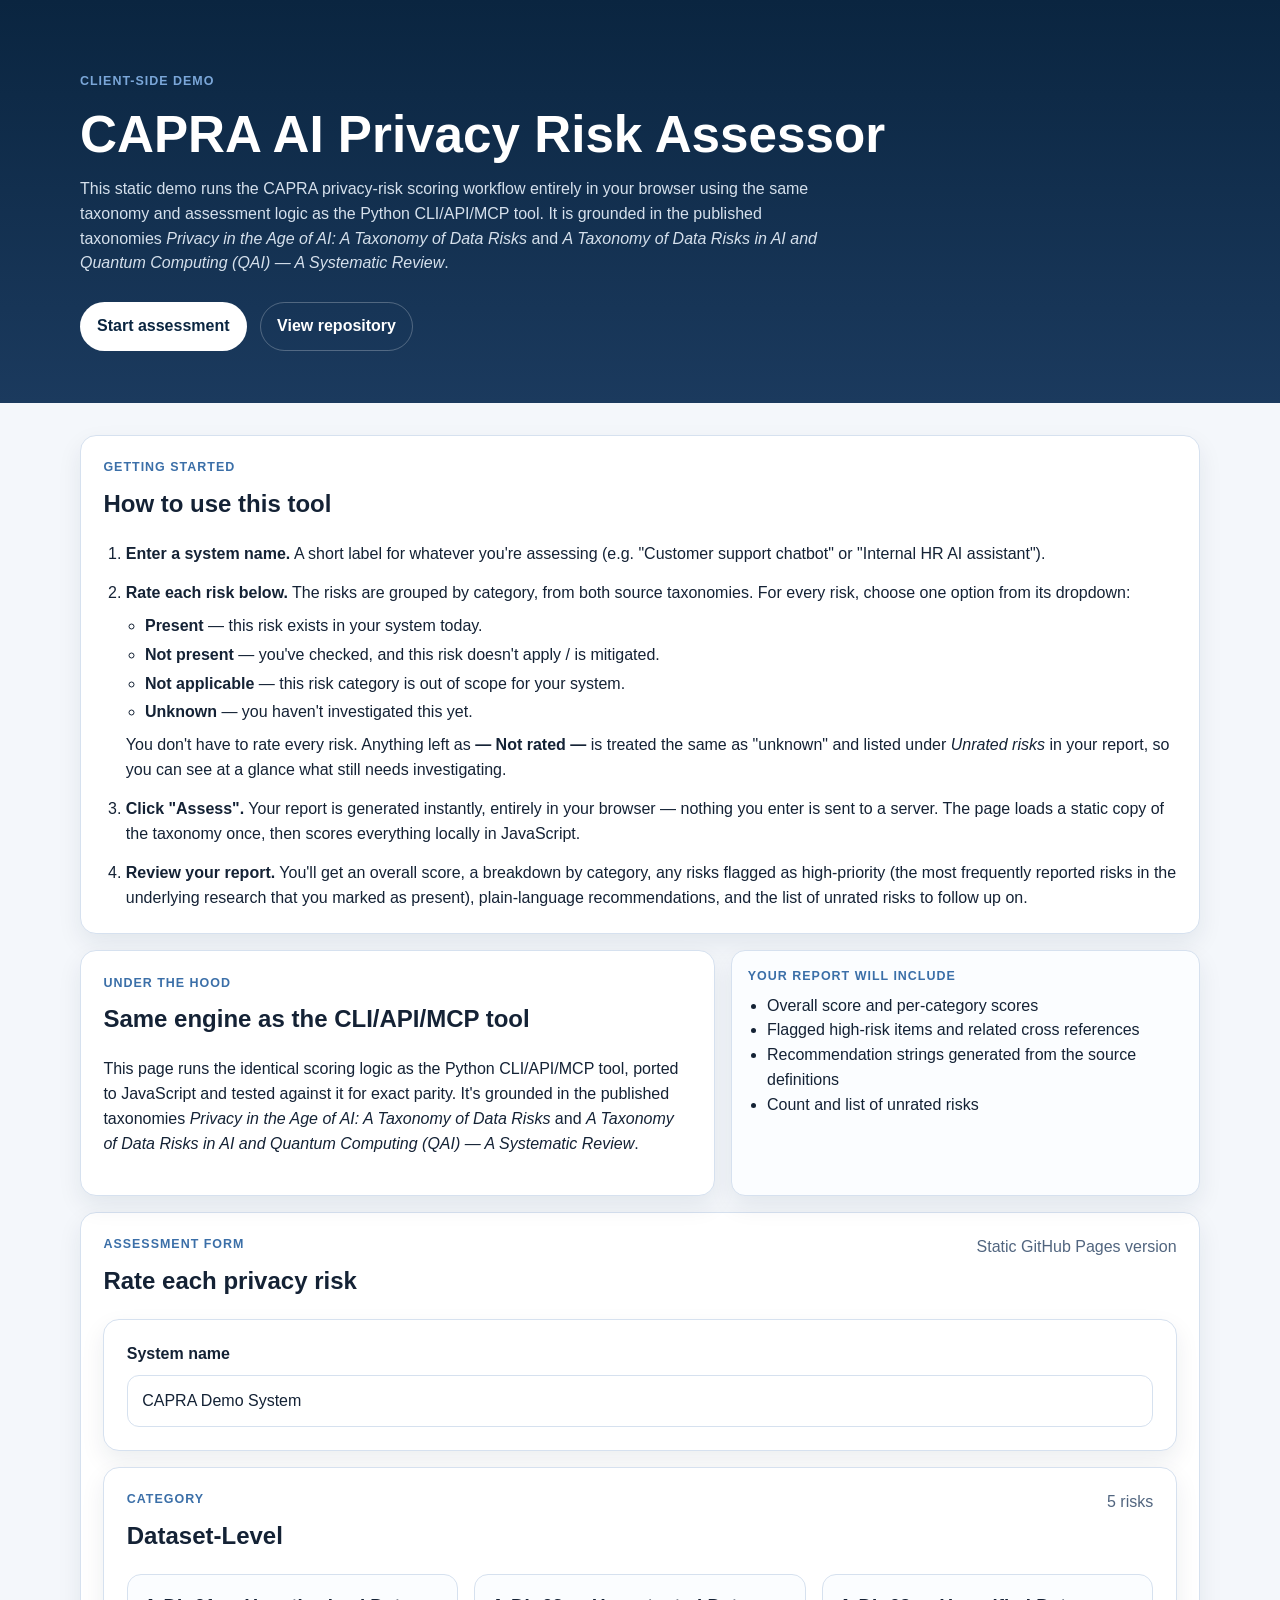
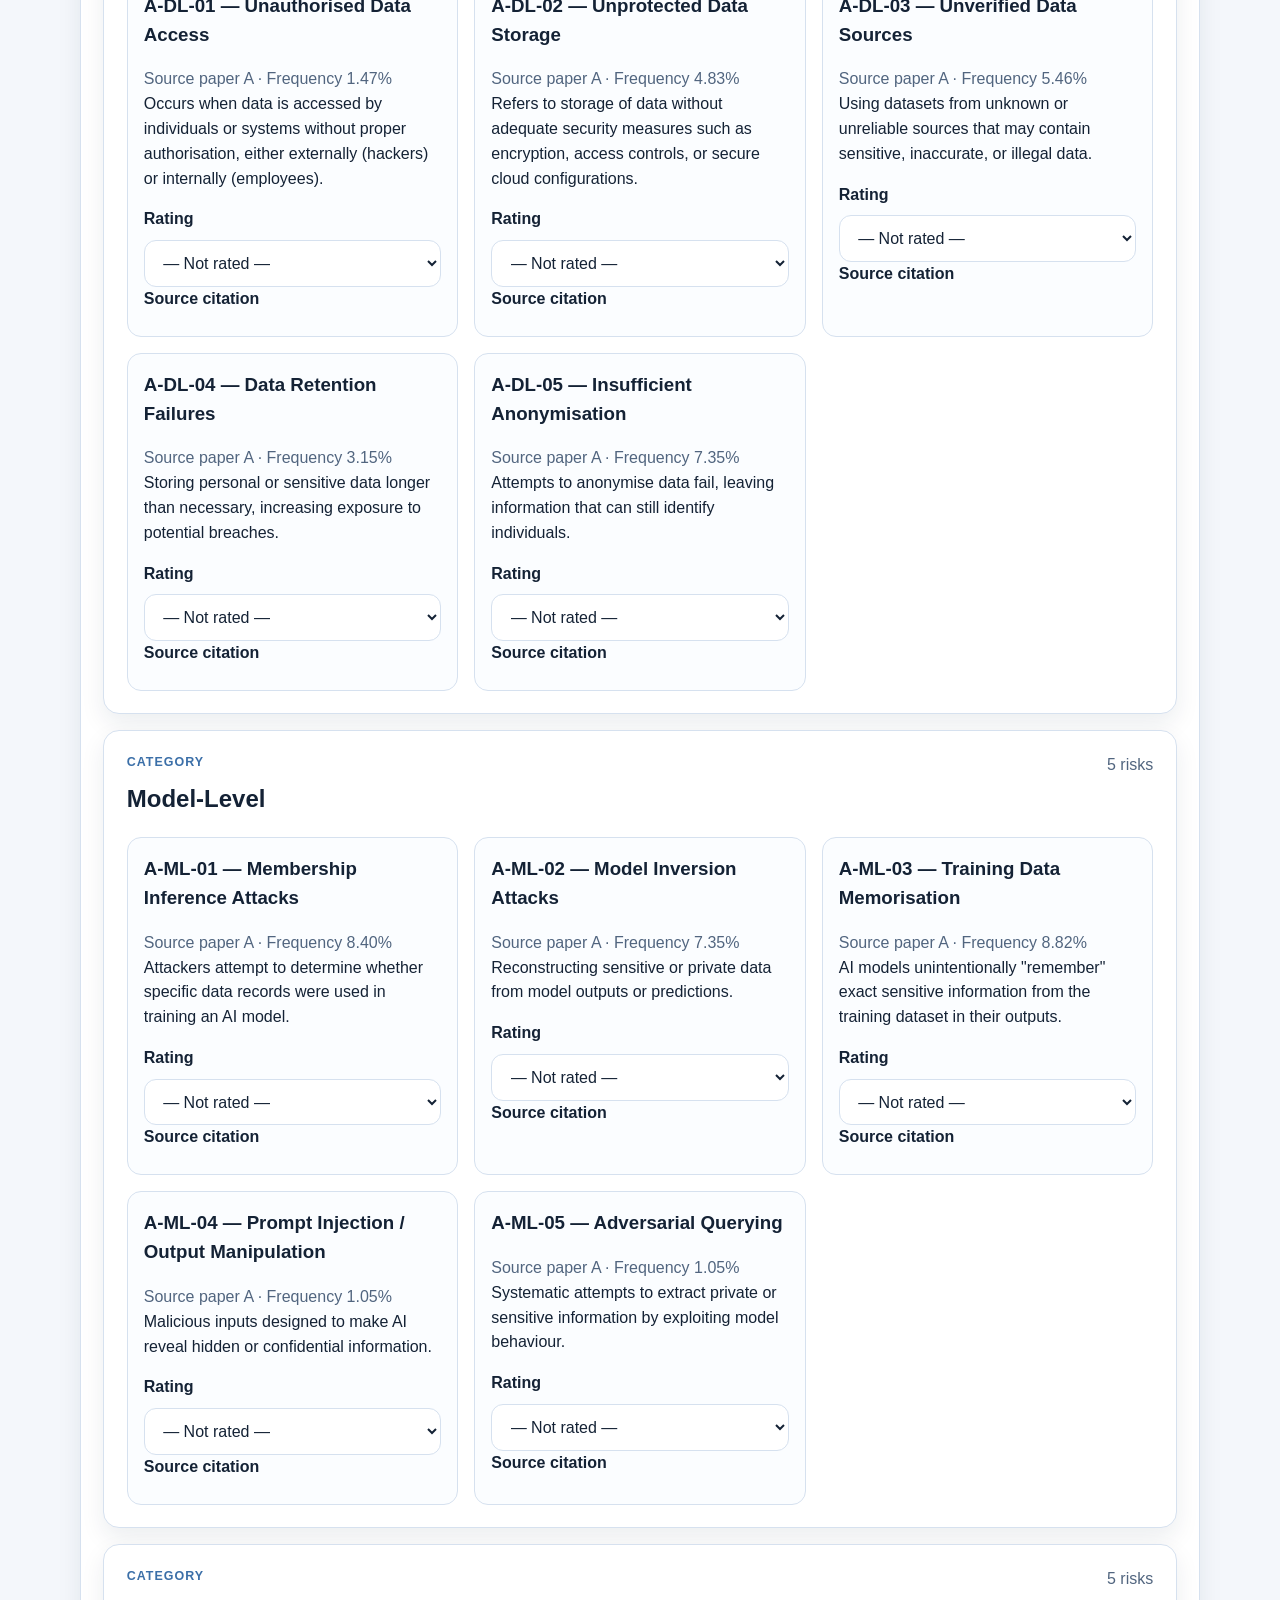
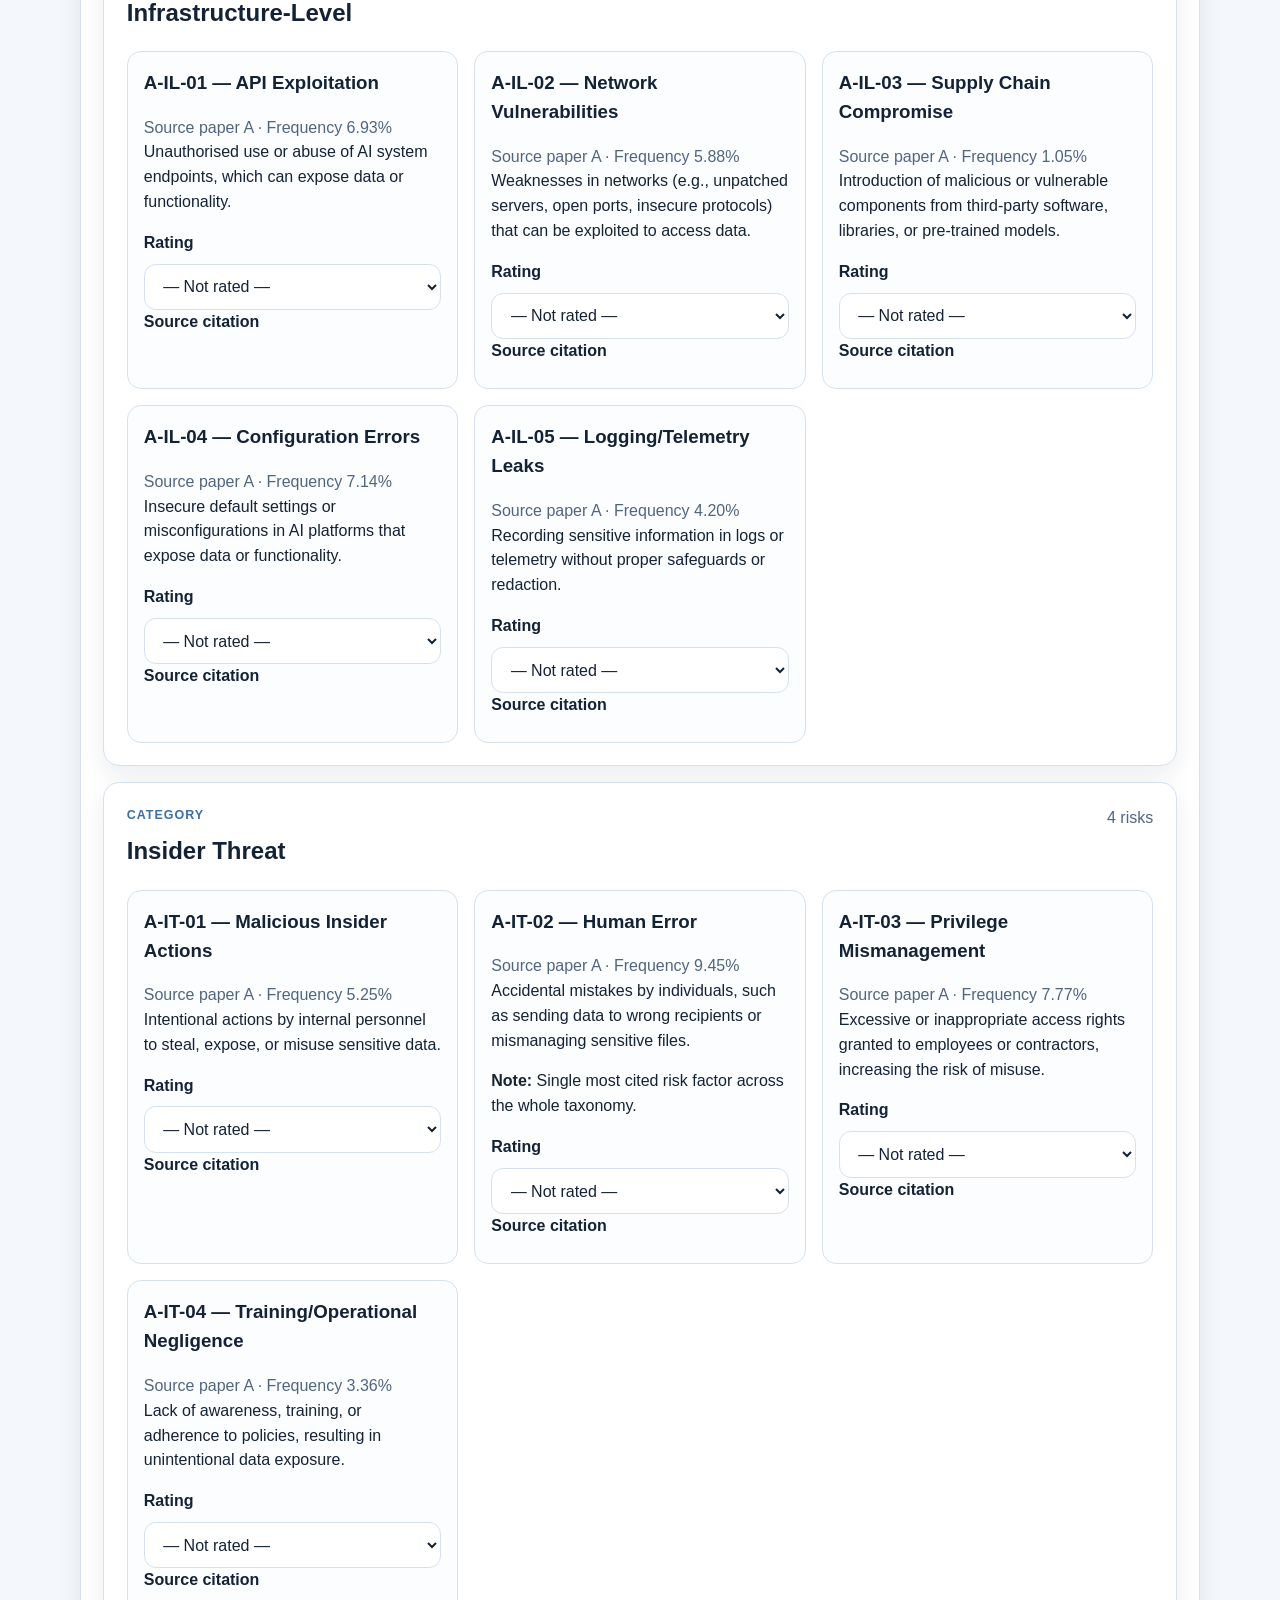
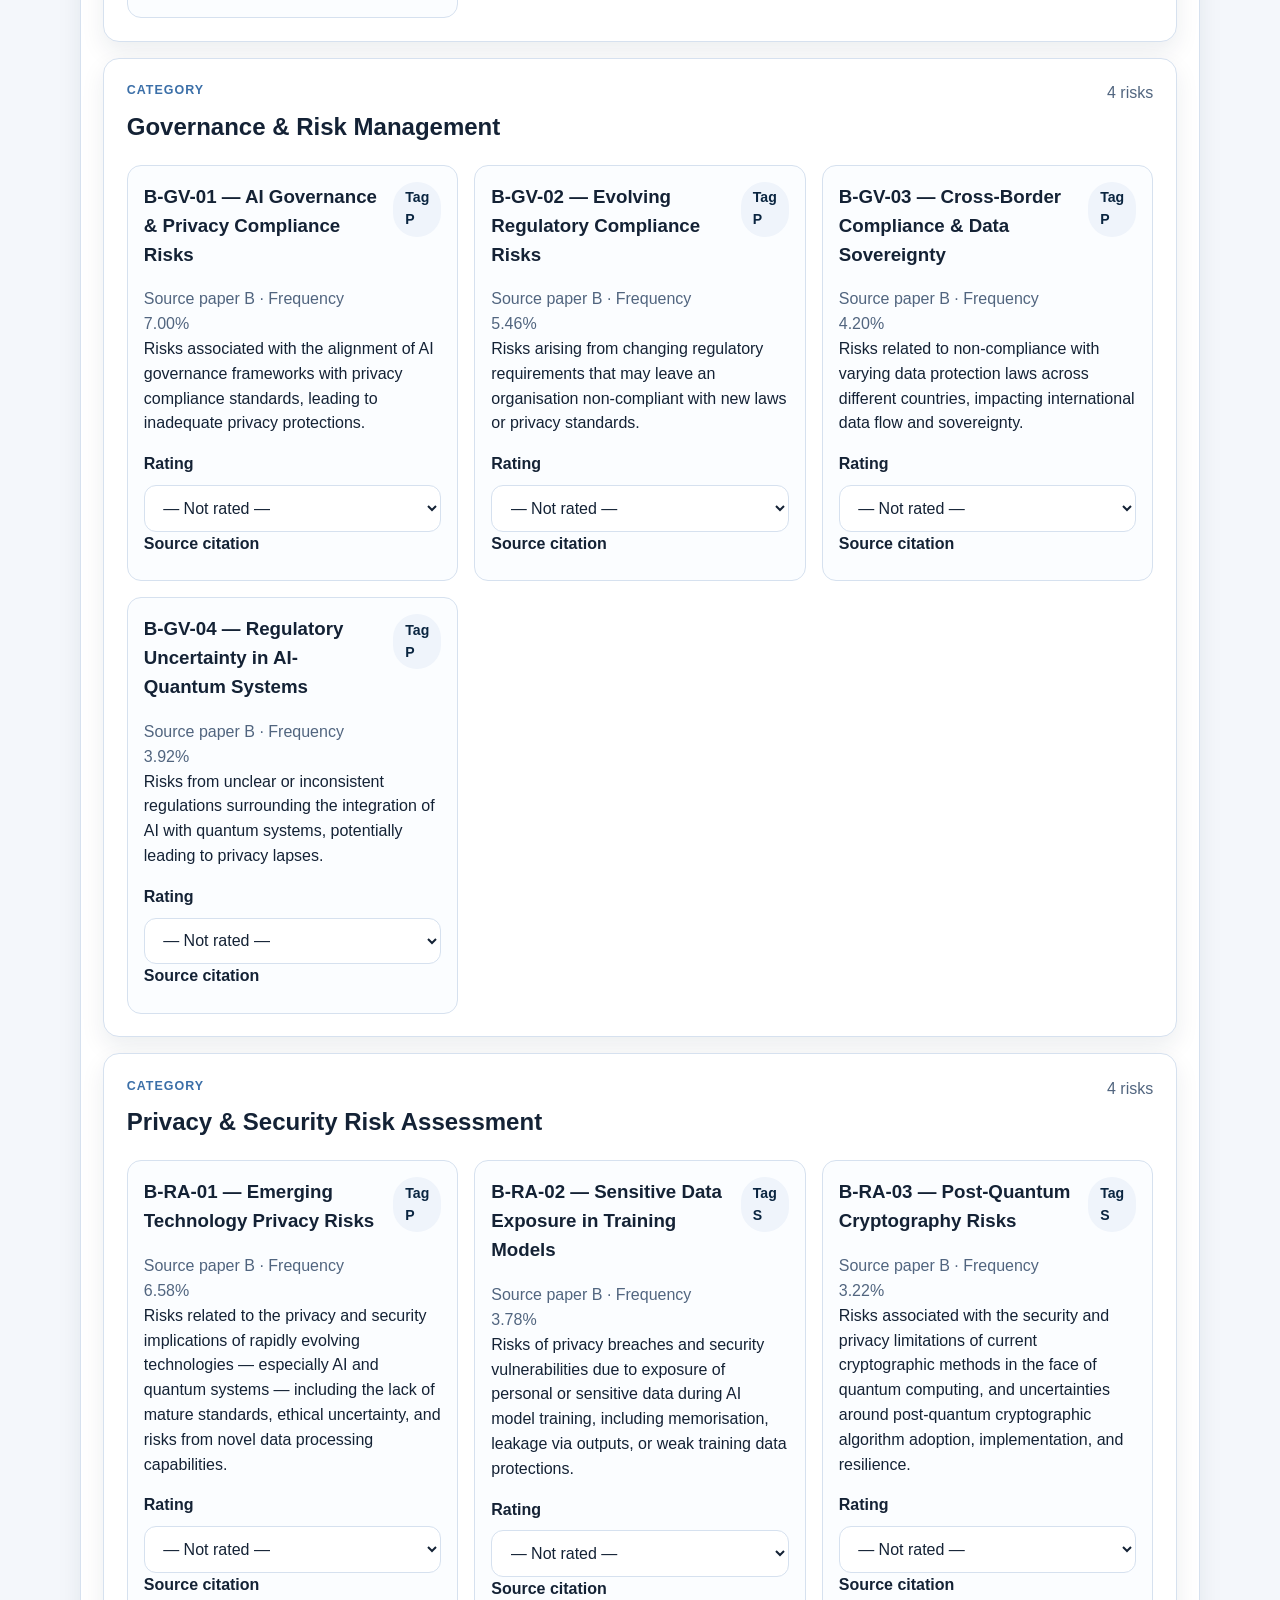
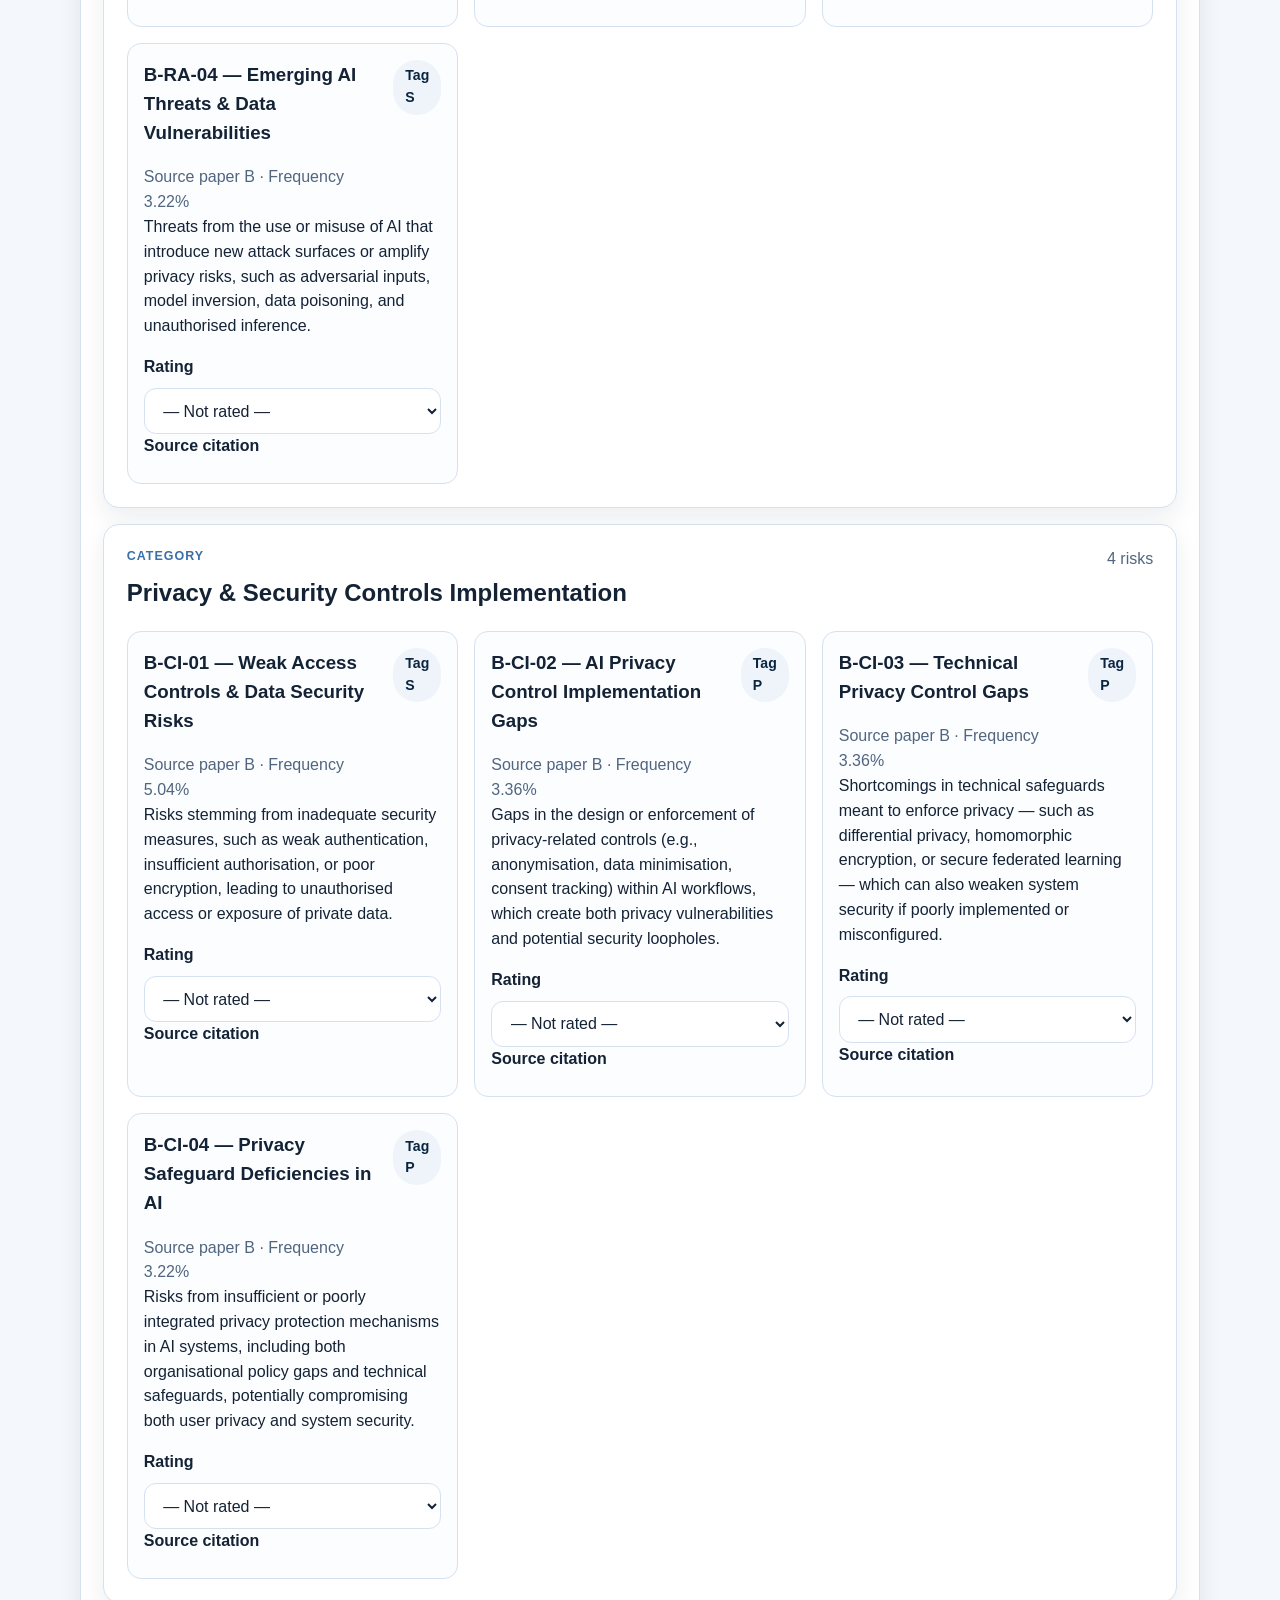
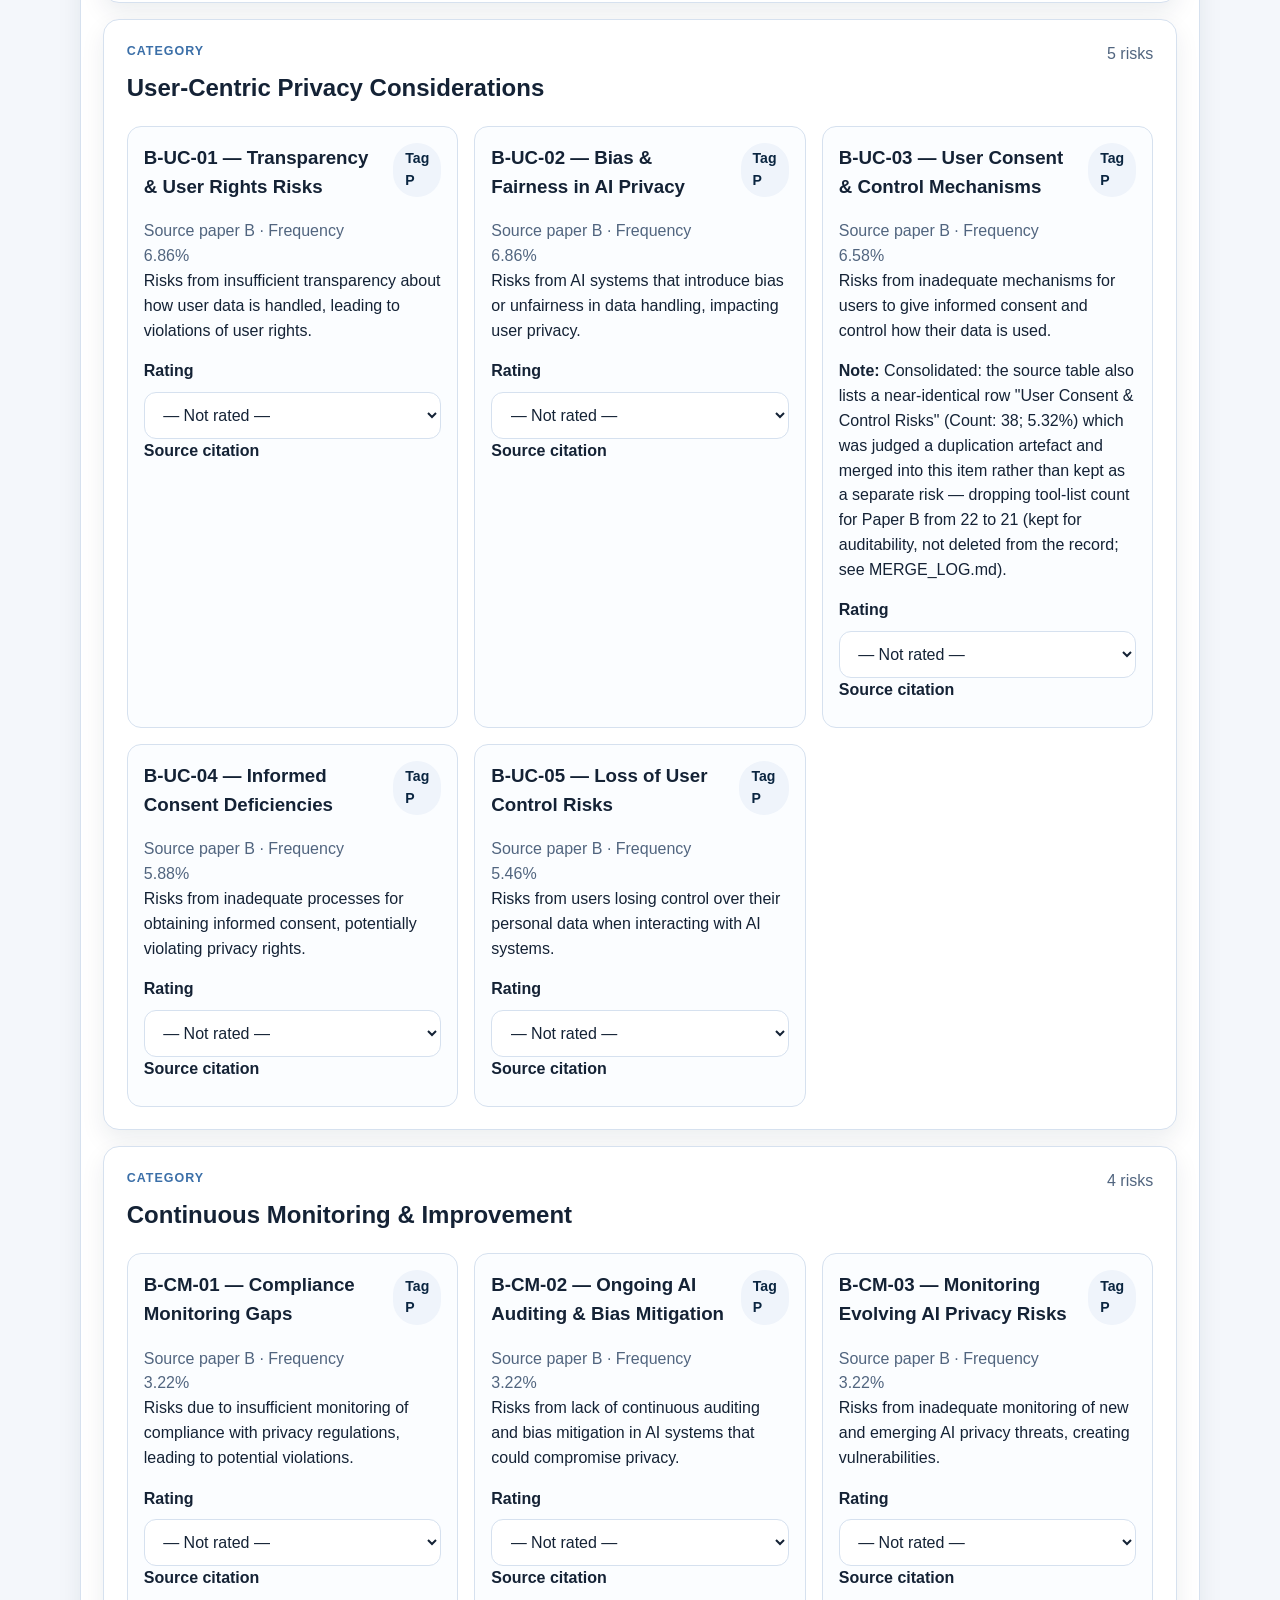
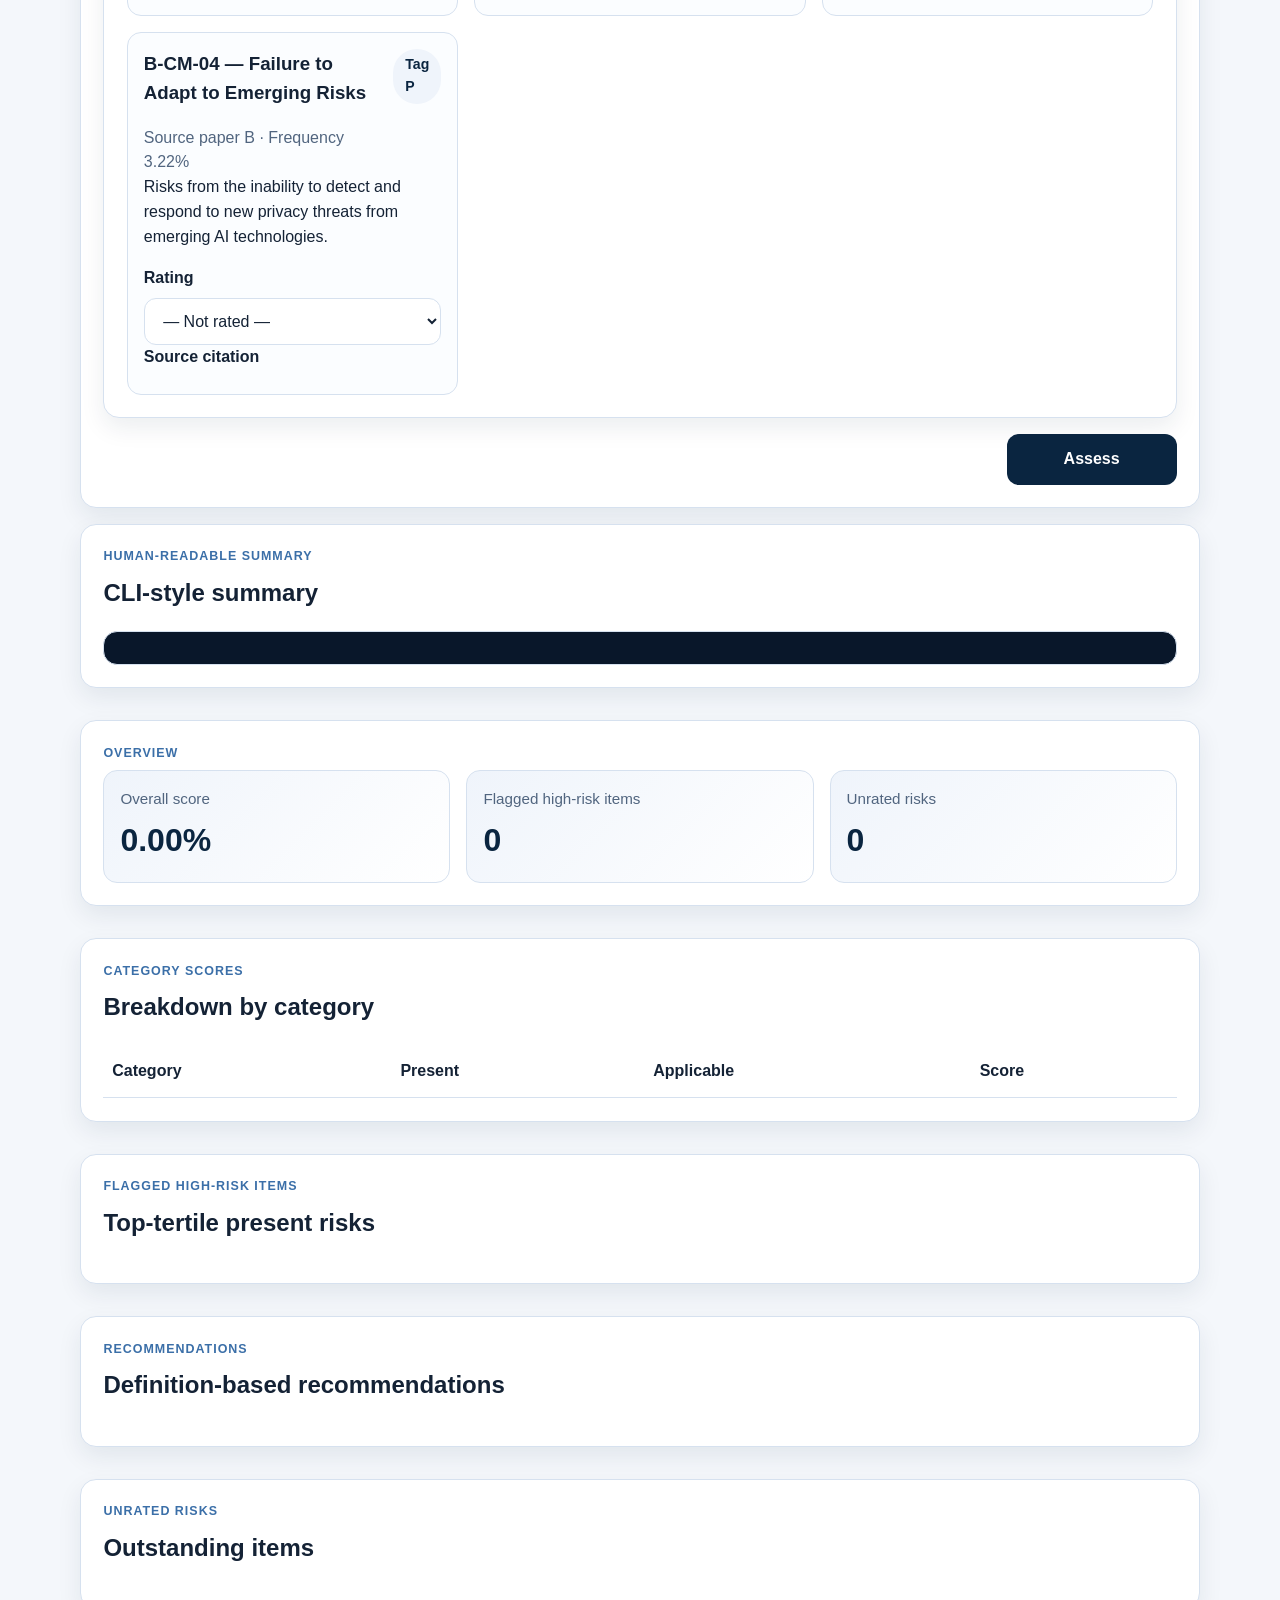
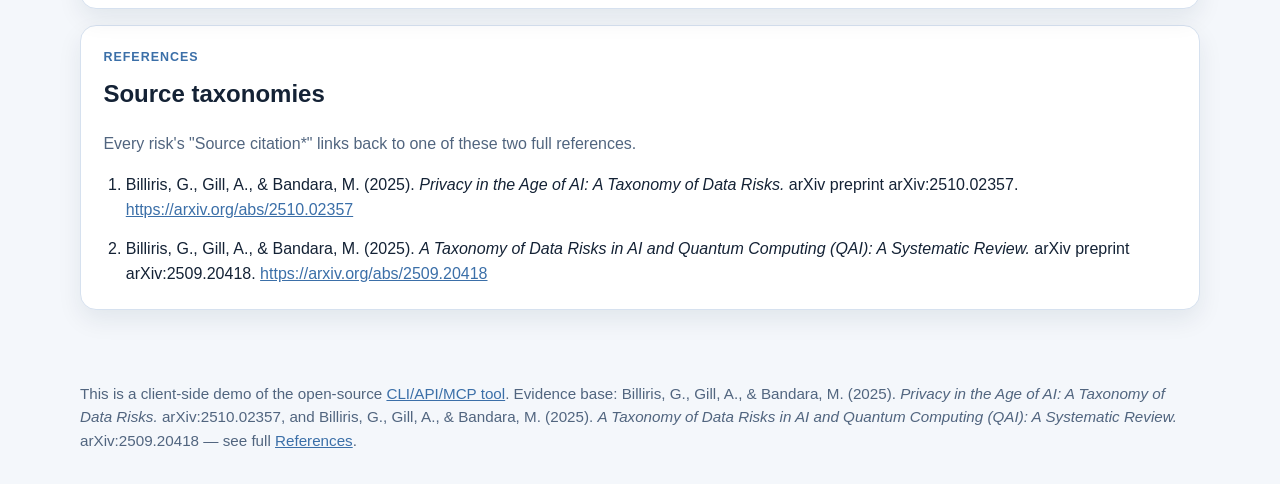
==== commit 61cd67d0: "Add proper full citations and de-duplicate per-risk citation text - docs/index.html: new References " ====
--- a/docs/index.html
+++ b/docs/index.html
@@ -181,6 +181,28 @@
             <div id="unrated-risks"></div>
           </article>
         </section>
+
+        <section id="references" class="panel">
+          <p class="eyebrow">References</p>
+          <h2>Source taxonomies</h2>
+          <p class="muted">
+            Every risk's "Source citation*" links back to one of these two full references.
+          </p>
+          <ol class="plain-list steps-list">
+            <li id="ref-paper-a">
+              Billiris, G., Gill, A., &amp; Bandara, M. (2025).
+              <em>Privacy in the Age of AI: A Taxonomy of Data Risks.</em>
+              arXiv preprint arXiv:2510.02357.
+              <a href="https://arxiv.org/abs/2510.02357">https://arxiv.org/abs/2510.02357</a>
+            </li>
+            <li id="ref-paper-b">
+              Billiris, G., Gill, A., &amp; Bandara, M. (2025).
+              <em>A Taxonomy of Data Risks in AI and Quantum Computing (QAI): A Systematic Review.</em>
+              arXiv preprint arXiv:2509.20418.
+              <a href="https://arxiv.org/abs/2509.20418">https://arxiv.org/abs/2509.20418</a>
+            </li>
+          </ol>
+        </section>
       </div>
     </main>
 
@@ -188,8 +210,11 @@
       <div class="container">
         This is a client-side demo of the open-source
         <a href="https://github.com/gracebilliris/ai-privacy-risk-assessor">CLI/API/MCP tool</a>.
-        Evidence base: <em>Privacy in the Age of AI: A Taxonomy of Data Risks</em> and
-        <em>A Taxonomy of Data Risks in AI and Quantum Computing (QAI) — A Systematic Review</em>.
+        Evidence base: Billiris, G., Gill, A., &amp; Bandara, M. (2025).
+        <em>Privacy in the Age of AI: A Taxonomy of Data Risks.</em> arXiv:2510.02357, and
+        Billiris, G., Gill, A., &amp; Bandara, M. (2025).
+        <em>A Taxonomy of Data Risks in AI and Quantum Computing (QAI): A Systematic Review.</em>
+        arXiv:2509.20418 — see full <a href="#references">References</a>.
       </div>
     </footer>
   </body>
